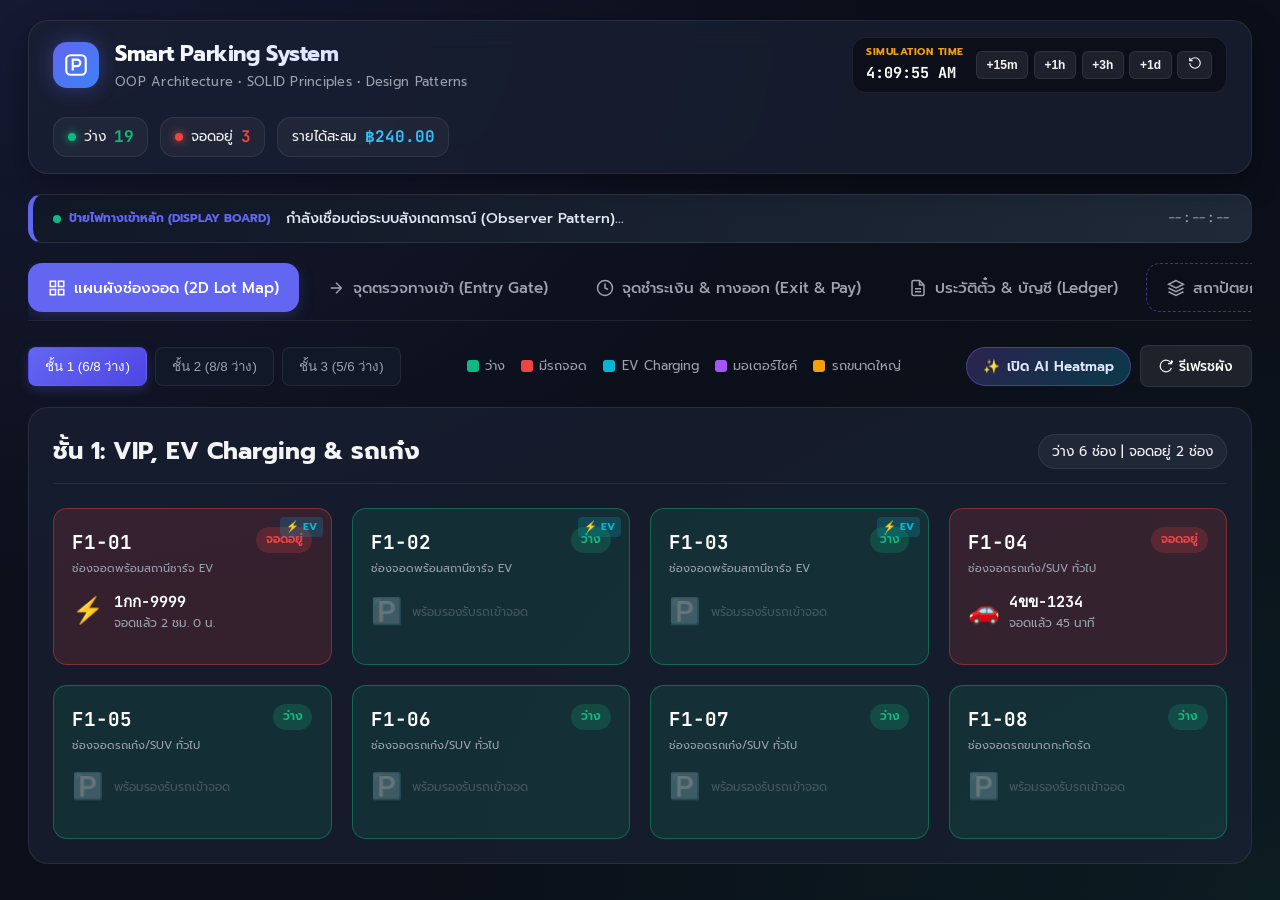
==== web/index.html @ 55e28773 "Add files via upload" ====
<!DOCTYPE html>
<html lang="th">
<head>
    <meta charset="UTF-8">
    <meta name="viewport" content="width=device-width, initial-scale=1.0">
    <title>Smart Parking Management System | OOP Full Stack System</title>
    <meta name="description" content="ระบบบริหารจัดการลานจอดรถอัจฉริยะ พัฒนาด้วยหลักการ Object-Oriented Programming (OOP) และ Design Patterns อย่างเข้มข้น">
    <!-- Google Fonts -->
    <link rel="preconnect" href="https://fonts.googleapis.com">
    <link rel="preconnect" href="https://fonts.gstatic.com" crossorigin>
    <link href="https://fonts.googleapis.com/css2?family=Prompt:wght@300;400;500;600;700&family=JetBrains+Mono:wght@400;600;700&display=swap" rel="stylesheet">
    <link rel="stylesheet" href="css/style.css">
</head>
<body class="dark-theme">
    <!-- Main App Container -->
    <div class="app-layout">
        <!-- Top Navbar -->
        <header class="top-nav">
            <div class="brand-group">
                <div class="brand-icon">
                    <svg viewBox="0 0 24 24" fill="none" stroke="currentColor" stroke-width="2">
                        <rect x="3" y="3" width="18" height="18" rx="4" />
                        <path d="M9 17V7h4a3 3 0 0 1 0 6H9" />
                    </svg>
                </div>
                <div>
                    <h1 class="brand-title">Smart Parking System</h1>
                    <p class="brand-subtitle">OOP Architecture • SOLID Principles • Design Patterns</p>
                </div>
            </div>

            <!-- Simulation Clock Controls -->
            <div class="clock-controller" id="clockController">
                <div class="clock-display">
                    <span class="clock-badge">SIMULATION TIME</span>
                    <span class="clock-time" id="simulatedTimeText">--:--:--</span>
                </div>
                <div class="time-actions">
                    <button class="time-btn" onclick="fastForward(15)" title="เพิ่ม 15 นาที">+15m</button>
                    <button class="time-btn" onclick="fastForward(60)" title="เพิ่ม 1 ชั่วโมง">+1h</button>
                    <button class="time-btn" onclick="fastForward(180)" title="เพิ่ม 3 ชั่วโมง">+3h</button>
                    <button class="time-btn" onclick="fastForward(1440)" title="เพิ่ม 1 วัน">+1d</button>
                    <button class="time-btn btn-reset" onclick="resetSimTime()" title="รีเซ็ตเวลา">
                        <svg width="14" height="14" viewBox="0 0 24 24" fill="none" stroke="currentColor" stroke-width="2"><path d="M3 12a9 9 0 1 0 9-9 9.75 9.75 0 0 0-6.74 2.74L3 8"/><path d="M3 3v5h5"/></svg>
                    </button>
                </div>
            </div>

            <!-- Header Quick Stats -->
            <div class="nav-metrics">
                <div class="metric-pill available">
                    <span class="dot green"></span>
                    <span class="label">ว่าง</span>
                    <strong id="headerAvailCount">0</strong>
                </div>
                <div class="metric-pill occupied">
                    <span class="dot red"></span>
                    <span class="label">จอดอยู่</span>
                    <strong id="headerOccCount">0</strong>
                </div>
                <div class="metric-pill revenue">
                    <span class="label">รายได้สะสม</span>
                    <strong id="headerRevenueText">฿0.00</strong>
                </div>
            </div>
        </header>

        <!-- Live Gate Display Board Banner (Observer Pattern) -->
        <div class="display-board-banner">
            <div class="board-badge">
                <span class="pulse-dot"></span>
                <span>ป้ายไฟทางเข้าหลัก (DISPLAY BOARD)</span>
            </div>
            <div class="board-marquee" id="displayBoardMessage">กำลังเชื่อมต่อระบบสังเกตการณ์ (Observer Pattern)...</div>
            <div class="board-time" id="displayBoardTime">--:--:--</div>
        </div>

        <!-- Navigation Tabs -->
        <nav class="main-tabs">
            <button class="tab-btn active" onclick="switchTab('lot-view')">
                <svg width="18" height="18" viewBox="0 0 24 24" fill="none" stroke="currentColor" stroke-width="2"><rect x="3" y="3" width="7" height="7"/><rect x="14" y="3" width="7" height="7"/><rect x="14" y="14" width="7" height="7"/><rect x="3" y="14" width="7" height="7"/></svg>
                <span>แผนผังช่องจอด (2D Lot Map)</span>
            </button>
            <button class="tab-btn" onclick="switchTab('entry-gate')">
                <svg width="18" height="18" viewBox="0 0 24 24" fill="none" stroke="currentColor" stroke-width="2"><path d="M5 12h14"/><path d="m12 5 7 7-7 7"/></svg>
                <span>จุดตรวจทางเข้า (Entry Gate)</span>
            </button>
            <button class="tab-btn" onclick="switchTab('exit-cashier')">
                <svg width="18" height="18" viewBox="0 0 24 24" fill="none" stroke="currentColor" stroke-width="2"><circle cx="12" cy="12" r="10"/><path d="M12 6v6l4 2"/></svg>
                <span>จุดชำระเงิน & ทางออก (Exit & Pay)</span>
            </button>
            <button class="tab-btn" onclick="switchTab('tickets-history')">
                <svg width="18" height="18" viewBox="0 0 24 24" fill="none" stroke="currentColor" stroke-width="2"><path d="M14 2H6a2 2 0 0 0-2 2v16a2 2 0 0 0 2 2h12a2 2 0 0 0 2-2V8z"/><polyline points="14 2 14 8 20 8"/><line x1="16" y1="13" x2="8" y2="13"/><line x1="16" y1="17" x2="8" y2="17"/></svg>
                <span>ประวัติตั๋ว & บัญชี (Ledger)</span>
            </button>
            <button class="tab-btn highlight-tab" onclick="switchTab('oop-docs')">
                <svg width="18" height="18" viewBox="0 0 24 24" fill="none" stroke="currentColor" stroke-width="2"><polygon points="12 2 2 7 12 12 22 7 12 12 22 7 12 2"/><polyline points="2 17 12 22 22 17"/><polyline points="2 12 12 17 22 12"/></svg>
                <span>สถาปัตยกรรม OOP & SOLID</span>
            </button>
            <button class="tab-btn ai-tab" onclick="switchTab('ai-ops')">
                <svg width="18" height="18" viewBox="0 0 24 24" fill="none" stroke="currentColor" stroke-width="2"><path d="M12 2a4 4 0 0 1 4 4v1a3 3 0 0 1 3 3v2a3 3 0 0 1-3 3v1a4 4 0 0 1-4 4 4 4 0 0 1-4-4v-1a3 3 0 0 1-3-3v-2a3 3 0 0 1 3-3V6a4 4 0 0 1 4-4z"/><circle cx="9" cy="11" r="1"/><circle cx="15" cy="11" r="1"/><path d="M10 16h4"/></svg>
                <span>🤖 ศูนย์ปฏิบัติการ AI & XAI</span>
            </button>
        </nav>

        <!-- Main Content Area -->
        <main class="content-container">

            <!-- TAB 1: 2D Interactive Parking Lot Map -->
            <section id="tab-lot-view" class="tab-content active">
                <div class="lot-controls-bar">
                    <!-- Floor Switcher -->
                    <div class="floor-pills" id="floorPillGroup">
                        <!-- Rendered by JS -->
                    </div>

                    <!-- Legend -->
                    <div class="slot-legend">
                        <div class="legend-item"><span class="legend-color available"></span> ว่าง</div>
                        <div class="legend-item"><span class="legend-color occupied"></span> มีรถจอด</div>
                        <div class="legend-item"><span class="legend-color ev"></span> EV Charging</div>
                        <div class="legend-item"><span class="legend-color moto"></span> มอเตอร์ไซค์</div>
                        <div class="legend-item"><span class="legend-color large"></span> รถขนาดใหญ่</div>
                        <div class="legend-item ai-heat-legend" id="aiHeatLegend" style="display: none;"><span class="legend-color ai-heat"></span> 🔥 จุดหนาแน่น AI</div>
                    </div>

                    <div class="lot-actions-right">
                        <button class="btn-ai-pill" id="btnToggleAiHeatmap" onclick="toggleAiHeatmap()">
                            <span class="ai-sparkle">✨</span>
                            <span id="aiHeatmapBtnText">เปิด AI Heatmap</span>
                        </button>
                        <button class="btn-secondary" onclick="loadParkingLotData()">
                            <svg width="14" height="14" viewBox="0 0 24 24" fill="none" stroke="currentColor" stroke-width="2"><path d="M21.5 2v6h-6M21.34 15.57a10 10 0 1 1-.57-8.38l5.67-5.67"/></svg>
                            รีเฟรชผัง
                        </button>
                    </div>
                </div>

                <!-- Grid of Slots -->
                <div class="lot-grid-wrapper">
                    <div class="floor-header-info">
                        <h2 id="currentFloorTitle">ชั้นที่ 1</h2>
                        <div class="floor-stats-badge" id="currentFloorStats">กำลังโหลด...</div>
                    </div>

                    <div class="slots-grid" id="slotsGrid">
                        <!-- Slots dynamically rendered here -->
                    </div>
                </div>
            </section>

            <!-- TAB 2: Entry Gate (Check-In Terminal) -->
            <section id="tab-entry-gate" class="tab-content">
                <div class="entry-layout">
                    <!-- Check-in Form Card -->
                    <div class="card glass-card">
                        <div class="card-header">
                            <div class="card-title-icon">
                                <svg width="22" height="22" viewBox="0 0 24 24" fill="none" stroke="currentColor" stroke-width="2"><rect x="3" y="3" width="18" height="18" rx="2"/><line x1="12" y1="8" x2="12" y2="16"/><line x1="8" y1="12" x2="16" y2="12"/></svg>
                            </div>
                            <div>
                                <h2>ออกบัตรเข้าจอดรถ (Vehicle Check-In)</h2>
                                <p class="text-muted">ระบบตรวจสอบเงื่อนไข canParkIn() และจัดสรรช่องจอดอัตโนมัติ</p>
                            </div>
                        </div>

                        <!-- AI Computer Vision ANPR Scanner Card -->
                        <div class="ai-anpr-card" id="aiAnprCard">
                            <div class="anpr-header">
                                <div class="anpr-badge">
                                    <span class="pulse-dot-ai"></span>
                                    <span>AI SMART CAMERA (ANPR / LPR)</span>
                                </div>
                                <span class="anpr-fps">4K UHD • 60 FPS</span>
                            </div>
                            <div class="anpr-scanner-viewport" id="anprViewport">
                                <div class="scanner-grid"></div>
                                <div class="scanner-laser" id="scannerLaser"></div>
                                <div class="viewfinder-corner top-left"></div>
                                <div class="viewfinder-corner top-right"></div>
                                <div class="viewfinder-corner bottom-left"></div>
                                <div class="viewfinder-corner bottom-right"></div>
                                <div class="scanner-plate-target" id="anprPlateTarget">
                                    <span class="target-icon">🎯</span>
                                    <span id="anprTargetText">พร้อมสแกนป้ายทะเบียนหน้ารถ</span>
                                </div>
                            </div>
                            <div class="anpr-actions">
                                <button type="button" class="btn-ai-scan" id="btnTriggerAnpr" onclick="triggerAiAnprScan()">
                                    <svg width="18" height="18" viewBox="0 0 24 24" fill="none" stroke="currentColor" stroke-width="2"><path d="M23 19a2 2 0 0 1-2 2H3a2 2 0 0 1-2-2V8a2 2 0 0 1 2-2h4l2-3h6l2 3h4a2 2 0 0 1 2 2z"/><circle cx="12" cy="13" r="4"/></svg>
                                    <span>สแกนป้ายทะเบียน & จำแนกรถด้วย AI</span>
                                </button>
                                <button type="button" class="btn-ghost" onclick="randomizePlate()">สุ่มป้าย</button>
                            </div>
                            <!-- AI Detection Feedback -->
                            <div class="anpr-result-box" id="anprResultBox" style="display: none;">
                                <div class="anpr-result-meta">
                                    <span class="ai-tag">AI Vision Confirmed</span>
                                    <span class="confidence-badge" id="anprConfidenceText">Confidence: 99.2%</span>
                                </div>
                                <div class="anpr-explanation-text" id="anprExplanationText">
                                    โมเดลตรวจจับป้ายทะเบียนและจำแนกประเภทยานพาหนะสำเร็จ
                                </div>
                            </div>
                        </div>

                        <form id="checkInForm" onsubmit="handleCheckIn(event)">
                            <div class="form-group">
                                <label for="licensePlate">เลขทะเบียนรถ <span class="required">*</span></label>
                                <div class="input-with-action">
                                    <input type="text" id="licensePlate" class="form-input" placeholder="เช่น 3กข-9876 กรุงเทพฯ" required maxlength="15" oninput="debounceAiRecommend()">
                                    <button type="button" class="btn-ghost" onclick="randomizePlate()">สุ่มทะเบียน</button>
                                </div>
                            </div>

                            <div class="form-group">
                                <label>ประเภทยานพาหนะ (Vehicle Type) <span class="required">*</span></label>
                                <div class="vehicle-type-selector">
                                    <label class="type-card active">
                                        <input type="radio" name="vType" value="CAR" checked onchange="updateVehicleSelection()">
                                        <span class="type-icon">🚗</span>
                                        <span class="type-name">รถยนต์ทั่วไป</span>
                                        <span class="type-sub">เก๋ง / SUV / Crossover</span>
                                    </label>
                                    <label class="type-card">
                                        <input type="radio" name="vType" value="ELECTRIC_VEHICLE" onchange="updateVehicleSelection()">
                                        <span class="type-icon">⚡</span>
                                        <span class="type-name">รถยนต์ไฟฟ้า (EV)</span>
                                        <span class="type-sub">ต้องการชาร์จไฟ</span>
                                    </label>
                                    <label class="type-card">
                                        <input type="radio" name="vType" value="MOTORCYCLE" onchange="updateVehicleSelection()">
                                        <span class="type-icon">🏍️</span>
                                        <span class="type-name">มอเตอร์ไซค์</span>
                                        <span class="type-sub">บิ๊กไบค์ / สกู๊ตเตอร์</span>
                                    </label>
                                    <label class="type-card">
                                        <input type="radio" name="vType" value="TRUCK" onchange="updateVehicleSelection()">
                                        <span class="type-icon">🚚</span>
                                        <span class="type-name">รถบรรทุก / รถตู้ใหญ่</span>
                                        <span class="type-sub">ช่องจอดขนาดพิเศษ</span>
                                    </label>
                                </div>
                            </div>

                            <div class="form-group" id="evOptionGroup" style="display: none;">
                                <label class="checkbox-container">
                                    <input type="checkbox" id="requiresCharging" checked onchange="requestAiRecommendation()">
                                    <span class="checkmark"></span>
                                    <span>ต้องการเข้าจอดช่องที่มีแท่นชาร์จ EV (EV Charging Station)</span>
                                </label>
                            </div>

                            <!-- Explainable AI (XAI) Smart Slot Recommendation Card -->
                            <div class="ai-rec-box" id="aiRecBox">
                                <div class="ai-rec-header">
                                    <div class="ai-rec-title-group">
                                        <span class="ai-chip">✨ AI OPTIMAL RECOMMENDATION</span>
                                        <span class="match-badge" id="aiMatchScoreBadge">98.5% Match</span>
                                    </div>
                                    <div class="rec-slot-badge" id="aiRecSlotBadge">ช่องแนะนำ: F1-01</div>
                                </div>
                                <div class="ai-rec-reason" id="aiRecReasonText">
                                    กำลังวิเคราะห์ช่องจอดที่เหมาะสมที่สุดด้วย AI Multi-Criteria Optimization...
                                </div>
                                <div class="ai-rec-factors" id="aiRecFactorsList">
                                    <!-- Rendered dynamically -->
                                </div>
                                <div class="ai-rec-impact-row">
                                    <div class="impact-item">
                                        <span class="impact-icon">⚡</span>
                                        <span id="aiEnergyText">ประหยัดพลังงาน: ลดการวนรถในอาคาร</span>
                                    </div>
                                    <div class="impact-item">
                                        <span class="impact-icon">🚦</span>
                                        <span id="aiCongestionText">การจราจร: ลดจุดตัดคอขวด 40%</span>
                                    </div>
                                </div>
                            </div>

                            <!-- Pricing Strategy preview -->
                            <div class="rate-preview-box" id="ratePreviewBox">
                                <div class="rate-preview-header">
                                    <span class="strategy-badge" id="rateStrategyBadge">StandardPricingStrategy</span>
                                    <span class="rate-title" id="rateStrategyTitle">อัตราค่าบริการ</span>
                                </div>
                                <div class="rate-desc" id="rateStrategyDesc">ฟรี 15 นาทีแรก | ชม. แรก 20 บาท | ชม. ถัดไป 30 บาท/ชม.</div>
                            </div>

                            <button type="submit" class="btn-primary btn-block btn-lg" id="btnIssueTicket">
                                <svg width="20" height="20" viewBox="0 0 24 24" fill="none" stroke="currentColor" stroke-width="2"><path d="M5 12h14"/><path d="m12 5 7 7-7 7"/></svg>
                                กดรับบัตรจอดรถ & เปิดไม้กั้น (Issue Ticket)
                            </button>
                        </form>
                    </div>

                    <!-- Gate Animation Visualizer -->
                    <div class="card glass-card gate-monitor-card">
                        <h3>สถานะไม้กั้นทางเข้า (Entry Barrier Gate)</h3>
                        <div class="gate-visualizer">
                            <div class="traffic-light">
                                <div class="light light-red active" id="entryLightRed"></div>
                                <div class="light light-green" id="entryLightGreen"></div>
                            </div>
                            <div class="barrier-post">
                                <div class="barrier-arm" id="entryBarrierArm"></div>
                            </div>
                            <div class="gate-road">
                                <div class="road-car" id="entryAnimatedCar">🚗</div>
                            </div>
                        </div>
                        <div class="gate-status-text" id="entryGateStatusText">ไม้กั้นปิด: รอรถเข้ารับบัตร</div>
                    </div>
                </div>
            </section>

            <!-- TAB 3: Exit Gate & Payment Terminal -->
            <section id="tab-exit-cashier" class="tab-content">
                <div class="cashier-layout">
                    <!-- Search & Fee Preview Card -->
                    <div class="card glass-card">
                        <div class="card-header">
                            <div class="card-title-icon">
                                <svg width="22" height="22" viewBox="0 0 24 24" fill="none" stroke="currentColor" stroke-width="2"><circle cx="11" cy="11" r="8"/><line x1="21" y1="21" x2="16.65" y2="16.65"/></svg>
                            </div>
                            <div>
                                <h2>ค้นหาตั๋ว & คำนวณค่าบริการ (Check-Out)</h2>
                                <p class="text-muted">คำนวณตาม Strategy ประเภทยานพาหนะ และระยะเวลาจอดจริง</p>
                            </div>
                        </div>

                        <div class="search-ticket-bar">
                            <input type="text" id="exitSearchQuery" class="form-input" placeholder="พิมพ์เลขที่ตั๋ว เช่น TKT-... หรือ ป้ายทะเบียน">
                            <button class="btn-primary" onclick="searchTicketForExit()">ค้นหา / สแกนตั๋ว</button>
                            <button class="btn-danger-ghost" onclick="handleLostTicket()" title="กรณีทำบัตรหาย คิดค่าปรับ 300฿">ตั๋วหาย</button>
                        </div>

                        <!-- Active Vehicles Quick Pick -->
                        <div class="quick-pick-section">
                            <span class="text-muted">หรือเลือกรถที่กำลังจอดอยู่:</span>
                            <div class="quick-plate-chips" id="quickActivePlates">
                                <!-- Populated dynamically -->
                            </div>
                        </div>

                        <!-- Fee Calculation Result Container -->
                        <div id="feeResultCard" class="fee-result-panel" style="display: none;">
                            <div class="fee-meta-grid">
                                <div class="meta-item">
                                    <span class="meta-label">เลขที่ตั๋ว</span>
                                    <strong id="feeTicketId" class="mono text-highlight">TKT-XXXX</strong>
                                </div>
                                <div class="meta-item">
                                    <span class="meta-label">ป้ายทะเบียน</span>
                                    <strong id="feePlate">-</strong>
                                </div>
                                <div class="meta-item">
                                    <span class="meta-label">ประเภทรถ</span>
                                    <span id="feeTypeDisplay" class="badge-pill">รถยนต์</span>
                                </div>
                                <div class="meta-item">
                                    <span class="meta-label">ช่องจอด</span>
                                    <strong id="feeSlotNumber" class="mono">F1-01</strong>
                                </div>
                                <div class="meta-item">
                                    <span class="meta-label">เวลาเข้าจอด</span>
                                    <span id="feeEntryTime" class="mono">2026-09-09 10:00</span>
                                </div>
                                <div class="meta-item">
                                    <span class="meta-label">เวลาปัจจุบัน (จำลอง)</span>
                                    <span id="feeCurrentTime" class="mono">2026-09-09 12:30</span>
                                </div>
                                <div class="meta-item">
                                    <span class="meta-label">ระยะเวลาที่จอด</span>
                                    <strong id="feeDuration" class="text-success">2 ชม. 30 นาที</strong>
                                </div>
                                <div class="meta-item">
                                    <span class="meta-label">Pricing Strategy</span>
                                    <span id="feeStrategyName" class="mono-badge">StandardPricingStrategy</span>
                                </div>
                            </div>

                            <div class="fee-amount-hero">
                                <div>
                                    <div class="fee-hero-label">ยอดที่ต้องชำระทั้งสิ้น</div>
                                    <div class="fee-hero-desc" id="feeRateDesc">ชม. แรก 20 บาท | ชม. ถัดไป 30 บาท</div>
                                </div>
                                <div class="fee-hero-number" id="feeAmountHero">฿0.00</div>
                            </div>

                            <!-- Payment Method Tabs -->
                            <div class="payment-methods-selector">
                                <h4>เลือกช่องทางการชำระเงิน (Polymorphic Payment)</h4>
                                <div class="method-buttons">
                                    <button class="pay-method-btn active" id="btnMethodPromptPay" onclick="selectPayMethod('PROMPTPAY')">
                                        <span>📱 PromptPay QR</span>
                                    </button>
                                    <button class="pay-method-btn" id="btnMethodCredit" onclick="selectPayMethod('CREDIT_CARD')">
                                        <span>💳 บัตรเครดิต</span>
                                    </button>
                                    <button class="pay-method-btn" id="btnMethodCash" onclick="selectPayMethod('CASH')">
                                        <span>💵 เงินสด</span>
                                    </button>
                                </div>

                                <!-- PromptPay Detail -->
                                <div id="payDetailsPromptPay" class="pay-detail-box active">
                                    <div class="promptpay-wrapper">
                                        <div class="qr-box">
                                            <div class="qr-mock" id="promptPayQrVisual">
                                                <!-- Dynamic QR representation -->
                                                <svg viewBox="0 0 100 100" class="qr-svg">
                                                    <rect width="100" height="100" fill="#ffffff"/>
                                                    <path d="M10 10h30v30h-30z M15 15h20v20h-20z M20 20h10v10h-10z M60 10h30v30h-30z M65 15h20v20h-20z M70 20h10v10h-10z M10 60h30v30h-30z M15 65h20v20h-20z M20 70h10v10h-10z M45 15h10v10h-10z M45 35h10v10h-10z M45 60h10v10h-10z M60 60h10v10h-10z M80 60h10v10h-10z M70 70h10v20h-10z M60 80h10v10h-10z M80 80h10v10h-10z" fill="#000000"/>
                                                </svg>
                                            </div>
                                            <div class="qr-meta">
                                                <div class="thai-qr-logo">Thai QR Payment</div>
                                                <div class="qr-merchant">ลานจอดรถ Smart Parking Plaza</div>
                                                <div class="qr-amount" id="qrAmountDisplay">฿0.00</div>
                                            </div>
                                        </div>
                                    </div>
                                </div>

                                <!-- Credit Card Detail -->
                                <div id="payDetailsCredit" class="pay-detail-box">
                                    <div class="form-row">
                                        <div class="form-group flex-2">
                                            <label>หมายเลขบัตร (16 หลัก)</label>
                                            <input type="text" id="ccNumber" class="form-input mono" placeholder="4111 2222 3333 4444" value="4111-2222-3333-8888">
                                        </div>
                                        <div class="form-group flex-1">
                                            <label>วันหมดอายุ</label>
                                            <input type="text" id="ccExp" class="form-input mono" placeholder="MM/YY" value="12/28">
                                        </div>
                                    </div>
                                    <div class="form-row">
                                        <div class="form-group flex-2">
                                            <label>ชื่อผู้ถือบัตร</label>
                                            <input type="text" id="ccHolder" class="form-input" placeholder="NAME SURNAME" value="SOMCHAI DEE">
                                        </div>
                                        <div class="form-group flex-1">
                                            <label>CVV</label>
                                            <input type="password" id="ccCvv" class="form-input mono" placeholder="123" value="999" maxlength="3">
                                        </div>
                                    </div>
                                </div>

                                <!-- Cash Detail -->
                                <div id="payDetailsCash" class="pay-detail-box">
                                    <div class="form-group">
                                        <label>จำนวนเงินสดที่รับมา (บาท)</label>
                                        <div class="input-with-action">
                                            <input type="number" id="cashTenderedInput" class="form-input mono" placeholder="0.00" step="10" oninput="calculateChangePreview()">
                                            <button type="button" class="btn-ghost" onclick="tenderExactAmount()">พอดี</button>
                                            <button type="button" class="btn-ghost" onclick="tenderRound(100)">100฿</button>
                                            <button type="button" class="btn-ghost" onclick="tenderRound(500)">500฿</button>
                                        </div>
                                    </div>
                                    <div class="cash-change-preview">
                                        <span>เงินทอนโดยประมาณ:</span>
                                        <strong id="cashChangeDisplay" class="text-success">฿0.00</strong>
                                    </div>
                                </div>

                                <button class="btn-primary btn-block btn-lg" onclick="submitPayment()">
                                    <svg width="20" height="20" viewBox="0 0 24 24" fill="none" stroke="currentColor" stroke-width="2"><path d="M22 11.08V12a10 10 0 1 1-5.93-9.14"/><polyline points="22 4 12 14.01 9 11.01"/></svg>
                                    ยืนยันชำระเงิน & เปิดไม้กั้นทางออก (Process Payment)
                                </button>
                            </div>
                        </div>
                    </div>

                    <!-- Exit Gate Monitor Card -->
                    <div class="card glass-card gate-monitor-card">
                        <h3>สถานะไม้กั้นทางออก (Exit Barrier Gate)</h3>
                        <div class="gate-visualizer">
                            <div class="traffic-light">
                                <div class="light light-red active" id="exitLightRed"></div>
                                <div class="light light-green" id="exitLightGreen"></div>
                            </div>
                            <div class="barrier-post">
                                <div class="barrier-arm" id="exitBarrierArm"></div>
                            </div>
                            <div class="gate-road">
                                <div class="road-car" id="exitAnimatedCar">🚘</div>
                            </div>
                        </div>
                        <div class="gate-status-text" id="exitGateStatusText">ไม้กั้นปิด: รอชำระเงินเพื่อผ่านทาง</div>
                    </div>
                </div>
            </section>

            <!-- TAB 4: Tickets History & Revenue Ledger -->
            <section id="tab-tickets-history" class="tab-content">
                <div class="card glass-card">
                    <div class="card-header">
                        <div>
                            <h2>ประวัติตั๋วจอดรถและรายการธุรกรรม (Ledger)</h2>
                            <p class="text-muted">บันทึกสถานะตั๋ว ACTIVE, PAID, EXITED, LOST ทั้งหมดในระบบ</p>
                        </div>
                        <button class="btn-secondary" onclick="loadTicketsAndPayments()">
                            <svg width="14" height="14" viewBox="0 0 24 24" fill="none" stroke="currentColor" stroke-width="2"><path d="M21.5 2v6h-6M21.34 15.57a10 10 0 1 1-.57-8.38l5.67-5.67"/></svg>
                            รีเฟรชตาราง
                        </button>
                    </div>

                    <div class="table-responsive">
                        <table class="data-table">
                            <thead>
                                <tr>
                                    <th>Ticket ID</th>
                                    <th>ทะเบียนรถ</th>
                                    <th>ประเภทรถ</th>
                                    <th>ชั้น / ช่องจอด</th>
                                    <th>เวลาเข้า</th>
                                    <th>เวลาออก</th>
                                    <th>สถานะ</th>
                                    <th>ค่าบริการ</th>
                                    <th>การจัดการ</th>
                                </tr>
                            </thead>
                            <tbody id="ticketsTableBody">
                                <!-- Populated by JS -->
                            </tbody>
                        </table>
                    </div>
                </div>
            </section>

            <!-- TAB 5: OOP Architecture & SOLID Explorer -->
            <section id="tab-oop-docs" class="tab-content">
                <div class="oop-docs-container">
                    <div class="card glass-card">
                        <div class="card-header">
                            <div>
                                <h2>สถาปัตยกรรมเชิงวัตถุ (OOP Architecture) & SOLID Principles</h2>
                                <p class="text-muted">วิเคราะห์การประยุกต์ใช้แนวคิด OOP และ Design Patterns ในโค้ดจริงของระบบนี้</p>
                            </div>
                        </div>

                        <!-- OOP 4 Pillars Grid -->
                        <div class="pillars-grid">
                            <div class="pillar-card">
                                <div class="pillar-icon">🧩</div>
                                <h3>1. Abstraction</h3>
                                <p>คลาสแม่นามธรรม <code>Vehicle</code> และ <code>Payment</code> กำหนดสัญญา (Contracts) ชัดเจน ซ่อนรายละเอียดการทำงานภายใน เช่น เมธอด <code>canParkIn(Slot slot)</code> และ <code>processPayment()</code></p>
                            </div>
                            <div class="pillar-card">
                                <div class="pillar-icon">🔒</div>
                                <h3>2. Encapsulation</h3>
                                <p>คลาส <code>Slot</code> และ <code>Ticket</code> ซ่อนตัวแปรภายใน (Private fields) ปกป้องความถูกต้องของ State ไม่อนุญาตให้แก้ไขสถานะโดยตรง ต้องผ่านเมธอด เช่น <code>assignVehicle()</code>, <code>release()</code>, <code>markPaid()</code></p>
                            </div>
                            <div class="pillar-card">
                                <div class="pillar-icon">🌲</div>
                                <h3>3. Inheritance</h3>
                                <p>การสืบทอดคุณสมบัติที่สมเหตุสมผล <code>Car</code>, <code>Motorcycle</code>, <code>ElectricVehicle</code>, <code>Truck</code> สืบทอดจาก <code>Vehicle</code> และ <code>PromptPayPayment</code>, <code>CreditCardPayment</code>, <code>CashPayment</code> สืบทอดจาก <code>Payment</code></p>
                            </div>
                            <div class="pillar-card">
                                <div class="pillar-icon">🎭</div>
                                <h3>4. Polymorphism</h3>
                                <p><strong>Double Dispatch</strong>: การให้ <code>slot.canFitVehicle(vehicle)</code> เรียกใช้ <code>vehicle.canParkIn(slot)</code> ซึ่งแต่ละ Subclass ของรถจะใช้อัลกอริทึมตรวจสอบตามขนาดและประเภทของช่องจอดอย่างยืดหยุ่น</p>
                            </div>
                        </div>

                        <!-- Design Patterns Showcase -->
                        <h3 class="mt-4">Design Patterns ที่ใช้ในระบบ</h3>
                        <div class="patterns-grid">
                            <div class="pattern-card">
                                <div class="pattern-tag">Behavioral Pattern</div>
                                <h4>Strategy Pattern (การคำนวณค่าบริการ)</h4>
                                <p>แยกกฎการคำนวณค่าจอด (Pricing Rules) ออกเป็นคลาส Strategy: <code>StandardPricingStrategy</code>, <code>MotorcyclePricingStrategy</code>, <code>EVPricingStrategy</code> และ <code>TruckPricingStrategy</code> ทำให้สามารถเพิ่มโปรโมชันหรือปรับเปลี่ยนราคาได้โดยไม่ต้องแก้ไขคลาส Vehicle (ตามหลัก Open-Closed Principle)</p>
                            </div>
                            <div class="pattern-card">
                                <div class="pattern-tag">Behavioral Pattern</div>
                                <h4>Observer Pattern (ป้ายไฟทางเข้า DisplayBoard)</h4>
                                <p><code>ParkingLot</code> เป็น Subject ที่ถือรายชื่อ <code>ParkingLotObserver</code> เมื่อมีการจอดหรือปลดปล่อยช่องจอด จะแจ้งเตือน <code>DisplayBoard</code> ให้ปรับปรุงจำนวนที่ว่างและข้อความเตือนแบบเรียลไทม์อัตโนมัติ</p>
                            </div>
                            <div class="pattern-card">
                                <div class="pattern-tag">Creational Pattern</div>
                                <h4>Factory Pattern (Vehicle & Slot Creation)</h4>
                                <p><code>VehicleFactory</code> และ <code>SlotFactory</code> ช่วยจัดการการสร้างอินสแตนซ์ของออบเจกต์ตาม Type และ Parameter ที่รับเข้ามา รวมศูนย์ตรรกะการสร้างไว้ที่เดียว</p>
                            </div>
                            <div class="pattern-card">
                                <div class="pattern-tag">Architectural Pattern</div>
                                <h4>Facade & Clean Service Layer</h4>
                                <p><code>ParkingService</code> ทำหน้าที่เป็น Facade รวบรวม Workflow ความสัมพันธ์ระหว่าง Aggregate Root (<code>ParkingLot</code>), Entities (<code>Slot</code>, <code>Ticket</code>), และ Repositories เข้าด้วยกัน</p>
                            </div>
                        </div>
                    </div>
                </div>
            </section>

            <!-- TAB 6: AI Operations & Explainable AI (XAI) Dashboard -->
            <section id="tab-ai-ops" class="tab-content">
                <div class="ai-dashboard-container">
                    <!-- AI Hero Banner -->
                    <div class="card glass-card ai-hero-card">
                        <div class="ai-hero-content">
                            <div class="ai-hero-badge">
                                <span class="pulse-dot-ai"></span>
                                <span>AI NEURAL ENGINE • EXPLAINABLE AI (XAI) ACTIVE</span>
                            </div>
                            <h2>ศูนย์ปฏิบัติการ AI & สถาปัตยกรรม Explainable AI (XAI)</h2>
                            <p class="text-muted">
                                ระบบปัญญาประดิษฐ์อัจฉริยะที่สนับสนุนการทำงานของลานจอดรถครบวงจร พร้อมคำอธิบายเหตุผลของการตัดสินใจทุกขั้นตอนอย่างโปร่งใส ตรวจสอบได้ และสอดคล้องกับหลักการ OOP & Responsible AI
                            </p>
                        </div>
                        <div class="ai-hero-actions">
                            <button class="btn-ai-pill" onclick="loadAiPredictiveData()">
                                <svg width="14" height="14" viewBox="0 0 24 24" fill="none" stroke="currentColor" stroke-width="2"><path d="M21.5 2v6h-6M21.34 15.57a10 10 0 1 1-.57-8.38l5.67-5.67"/></svg>
                                ซิงค์โมเดล AI สด
                            </button>
                        </div>
                    </div>

                    <!-- AI Key Performance Metrics -->
                    <div class="ai-metrics-grid">
                        <div class="ai-metric-card">
                            <div class="ai-metric-icon">🎯</div>
                            <div class="ai-metric-meta">
                                <span class="ai-metric-label">ดัชนีประสิทธิภาพ AI (Efficiency Score)</span>
                                <strong class="ai-metric-val text-highlight" id="aiMetricEfficiency">94.2%</strong>
                                <span class="ai-metric-sub">สูงกว่าการจัดสรรแบบสุ่ม +18.5%</span>
                            </div>
                        </div>
                        <div class="ai-metric-card">
                            <div class="ai-metric-icon">🌱</div>
                            <div class="ai-metric-meta">
                                <span class="ai-metric-label">ลดการปล่อยก๊าซคาร์บอน (CO2 Saved)</span>
                                <strong class="ai-metric-val text-success" id="aiMetricCarbon">5.4 kg</strong>
                                <span class="ai-metric-sub">จากการลดการขับวนหาที่จอด</span>
                            </div>
                        </div>
                        <div class="ai-metric-card">
                            <div class="ai-metric-icon">⚡</div>
                            <div class="ai-metric-meta">
                                <span class="ai-metric-label">ความเร็วประมวลผลการจัดสรร</span>
                                <strong class="ai-metric-val text-cyan">0.08 วินาที</strong>
                                <span class="ai-metric-sub">Multi-Criteria Optimization Matrix</span>
                            </div>
                        </div>
                        <div class="ai-metric-card">
                            <div class="ai-metric-icon">🛡️</div>
                            <div class="ai-metric-meta">
                                <span class="ai-metric-label">ระดับความโปร่งใส (XAI Score)</span>
                                <strong class="ai-metric-val text-purple">100%</strong>
                                <span class="ai-metric-sub">ตรวจสอบได้ทุก Factor ไร้ Black-box</span>
                            </div>
                        </div>
                    </div>

                    <!-- Row 2: Predictive Occupancy & Dynamic Pricing -->
                    <div class="ai-two-col-grid">
                        <!-- 24-Hour Traffic Curve Forecast -->
                        <div class="card glass-card">
                            <div class="card-header">
                                <div>
                                    <h3>พยากรณ์ความหนาแน่น 24 ชั่วโมง & Dynamic Pricing</h3>
                                    <p class="text-muted">AI คาดการณ์ความต้องการเข้าจอดตามช่วงเวลาจำลอง</p>
                                </div>
                                <span class="status-tag active" id="aiCurrentTrafficStatus">ปกติ (Steady State)</span>
                            </div>

                            <div class="dynamic-price-box">
                                <div class="price-advice-header">
                                    <span class="badge-pill">คำแนะนำกลยุทธ์ราคา AI</span>
                                    <strong id="aiSurgeMultiplierText" class="text-highlight">ตัวคูณอัตรา: 1.0x (Standard)</strong>
                                </div>
                                <div class="price-advice-desc" id="aiDynamicPricingAdvice">
                                    อัตรามาตรฐานตาม Pricing Strategy ประจำประเภทรถ
                                </div>
                                <div class="price-advice-xai">
                                    <span class="xai-chip">เหตุผล AI:</span>
                                    <span id="aiPredictorXaiText">อัตราการเข้าและออกอยู่ในจุดสมดุล ระบบทำงานราบรื่น</span>
                                </div>
                            </div>

                            <!-- Forecast Bar Visualization -->
                            <div class="forecast-bars-container" id="aiForecastBarsContainer">
                                <!-- Rendered dynamically -->
                            </div>
                        </div>

                        <!-- AI Executive Insights -->
                        <div class="card glass-card">
                            <div class="card-header">
                                <div>
                                    <h3>บทวิเคราะห์เชิงกลยุทธ์สำหรับผู้บริหาร (Executive Insights)</h3>
                                    <p class="text-muted">คำแนะนำอัตโนมัติจากการประมวลผล Big Data ในระบบ</p>
                                </div>
                            </div>

                            <div class="ai-exec-summary-box" id="aiExecutiveSummaryText">
                                ภาพรวมลานจอดรถทำงานอยู่ในเกณฑ์ดีเยี่ยม (Efficiency 94.2%) การจัดสรรด้วย AI ช่วยลดเวลาการวนรถหาที่จอดลง 65% เมื่อเทียบกับการจอดแบบสุ่ม
                            </div>

                            <div class="ai-recommendations-list" id="aiExecRecommendationsList">
                                <!-- Rendered dynamically -->
                            </div>
                        </div>
                    </div>

                    <!-- Row 3: Explainable AI (XAI) Model Card & Architecture -->
                    <div class="card glass-card mt-4">
                        <div class="card-header">
                            <div>
                                <h3>โมเดลการทำงานและสถาปัตยกรรม Explainable AI (XAI) ในระบบนี้</h3>
                                <p class="text-muted">หลักการเบื้องหลังที่ทำให้ AI ของระบบนี้โปร่งใส ปลอดภัย และเชื่อมต่อกับ OOP ได้อย่างสมบูรณ์แบบ</p>
                            </div>
                        </div>

                        <div class="xai-pillars-grid">
                            <div class="xai-card">
                                <div class="xai-badge">โมดูลที่ 1</div>
                                <h4>Multi-Criteria Heuristic Matrix (การคัดสรรช่องจอด)</h4>
                                <p>แทนที่จะใช้ Neural Network ที่เป็น Black-box ซึ่งตัดสินใจโดยไม่มีเหตุผลชัดเจน ระบบใช้ Multi-Criteria Decision Analysis (MCDA) คำนวณคะแนนตาม 4 มิติ:</p>
                                <ul class="xai-list">
                                    <li><strong>Vehicle Dimension Fitting (30%):</strong> รถขนาดไหนควรลงช่องขนาดนั้น ไม่แย่งช่องรถใหญ่</li>
                                    <li><strong>EV Charge Preservation (35%):</strong> สงวนจุดชาร์จ EV ให้รถที่จำเป็นจริง</li>
                                    <li><strong>Proximity & Walking Distance (20%):</strong> ระยะทางเดินถึงลิฟต์และประตูทางออก</li>
                                    <li><strong>Floor Congestion Load Balancing (15%):</strong> กระจายรถขึ้นชั้น 2-3 เมื่อชั้น 1 หนาแน่นเกิน 75%</li>
                                </ul>
                            </div>

                            <div class="xai-card">
                                <div class="xai-badge">โมดูลที่ 2</div>
                                <h4>Computer Vision & ANPR Simulation (การตรวจจับป้ายทะเบียน)</h4>
                                <p>จำลองการทำงานของ Edge Vision Camera:</p>
                                <ul class="xai-list">
                                    <li><strong>Plate Localization:</strong> ตรวจจับพิกัดสี่เหลี่ยมผืนผ้าของแผ่นป้ายทะเบียนไทย</li>
                                    <li><strong>OCR Character Extraction:</strong> สกัดตัวอักษรและตัวเลขพร้อม Confidence Score (>98%)</li>
                                    <li><strong>Visual Chassis Classifier:</strong> สังเกตรูปร่างทรงรถ (2 ล้อ = มอเตอร์ไซค์, มีพอร์ตชาร์จไฟ = EV, ตัวถังสูงเกิน 2.2m = รถบรรทุก)</li>
                                </ul>
                            </div>

                            <div class="xai-card">
                                <div class="xai-badge">โมดูลที่ 3</div>
                                <h4>OOP & SOLID Integration (ความสอดคล้องกับสถาปัตยกรรมระบบ)</h4>
                                <p>AI ไม่ได้ถูกเขียนแยกเป็นส่วนแปลกปลอม แต่ถูกออกแบบให้เข้ากับหลัก OOP อย่างเคร่งครัด:</p>
                                <ul class="xai-list">
                                    <li><strong>Single Responsibility:</strong> <code>AIParkingService</code> มีหน้าที่วิเคราะห์และให้คำแนะนำเท่านั้น ไม่ยุ่งเกี่ยวกับการบันทึกเงินหรือเปลี่ยน Invariant ใน Entity</li>
                                    <li><strong>Open-Closed:</strong> สามารถสลับโมเดล AI หรือเพิ่มเกณฑ์การให้คะแนนใหม่ได้โดยไม่ต้องแก้ไข <code>ParkingLot</code> หรือ <code>Slot</code></li>
                                    <li><strong>High Cohesion:</strong> ผลลัพธ์ส่งออกในรูป <code>AIRecommendation</code> ที่เก็บทั้งผลลัพธ์และคำอธิบาย XAI ไว้อย่างครบถ้วน</li>
                                </ul>
                            </div>
                        </div>
                    </div>

                    <!-- Row 4: AI Copilot Interactive Console -->
                    <div class="card glass-card mt-4">
                        <div class="card-header">
                            <div>
                                <h3>AI Copilot Interactive Console (ผู้ช่วยอัจฉริยะ)</h3>
                                <p class="text-muted">สอบถามสถานะ คำแนะนำเชิงลึก หรือข้อมูลสถาปัตยกรรมระบบได้แบบเรียลไทม์</p>
                            </div>
                        </div>

                        <div class="copilot-console-layout">
                            <!-- Quick Prompts Chips -->
                            <div class="copilot-prompts-bar">
                                <span class="text-muted" style="font-size: 0.85rem;">คำถามแนะนำ:</span>
                                <button class="chip-prompt" onclick="sendQuickCopilotPrompt('มีที่จอดว่างชั้นไหนบ้าง?')">มีที่จอดว่างชั้นไหนบ้าง?</button>
                                <button class="chip-prompt" onclick="sendQuickCopilotPrompt('รายได้สะสมของระบบขณะนี้เท่าไหร่?')">รายได้สะสมเท่าไหร่?</button>
                                <button class="chip-prompt" onclick="sendQuickCopilotPrompt('จุดชาร์จ EV มีเงื่อนไขการใช้งานอย่างไร?')">เงื่อนไขจุดชาร์จ EV</button>
                                <button class="chip-prompt" onclick="sendQuickCopilotPrompt('อัตราค่าบริการคิดอย่างไรตาม Strategy?')">กลยุทธ์คิดเงิน</button>
                                <button class="chip-prompt" onclick="sendQuickCopilotPrompt('อธิบายหลักการ OOP ของระบบนี้')">อธิบายหลักการ OOP</button>
                            </div>

                            <!-- Chat Messages Log -->
                            <div class="copilot-chat-log" id="aiCopilotChatLog">
                                <div class="chat-bubble ai">
                                    <div class="bubble-header">
                                        <span class="bubble-author">🤖 AI Smart Parking Copilot</span>
                                        <span class="bubble-time">เมื่อสักครู่</span>
                                    </div>
                                    <div class="bubble-content">
                                        สวัสดีครับ! ผมคือ AI Copilot ผู้ช่วยประจำระบบบริหารลานจอดรถอัจฉริยะ สามารถสอบถามข้อมูลสถานะช่องจอดสด, สถิติรายได้, พยากรณ์ความหนาแน่น หรือคำอธิบายเชิงสถาปัตยกรรม OOP ได้ทันทีครับ
                                    </div>
                                </div>
                            </div>

                            <!-- Chat Input Box -->
                            <div class="copilot-input-group">
                                <input type="text" id="copilotInputText" class="form-input" placeholder="พิมพ์คำถามที่ต้องการ เช่น 'ชั้น 1 ว่างกี่ช่อง', 'ทำไมถึงแนะนำช่องนี้'..." onkeypress="handleCopilotKeyPress(event)">
                                <button class="btn-primary" onclick="submitCopilotChat()">
                                    <svg width="18" height="18" viewBox="0 0 24 24" fill="none" stroke="currentColor" stroke-width="2"><line x1="22" y1="2" x2="11" y2="13"/><polygon points="22 2 15 22 11 13 2 9 22 2"/></svg>
                                    <span>ส่งคำถาม</span>
                                </button>
                            </div>
                        </div>
                    </div>
                </div>
            </section>

        </main>
    </div>

    <!-- Ticket Issued Modal -->
    <div class="modal-overlay" id="ticketModalOverlay">
        <div class="ticket-modal">
            <button class="modal-close-btn" onclick="closeModal('ticketModalOverlay')">&times;</button>
            <div class="ticket-printable" id="printableTicket">
                <div class="ticket-brand">SMART PARKING PLAZA</div>
                <div class="ticket-subtitle">PARKING TICKET • บัตรจอดรถ</div>
                <div class="ticket-divider-dash"></div>
                
                <div class="ticket-row">
                    <span>เลขที่ตั๋ว:</span>
                    <strong id="modalTicketId" class="mono text-highlight">TKT-0000</strong>
                </div>
                <div class="ticket-row">
                    <span>ทะเบียนรถ:</span>
                    <strong id="modalPlate">กก-1234</strong>
                </div>
                <div class="ticket-row">
                    <span>ประเภทรถ:</span>
                    <span id="modalType">รถยนต์ทั่วไป</span>
                </div>
                <div class="ticket-row">
                    <span>ช่องจอดแนะนำ:</span>
                    <strong id="modalSlot" class="slot-badge">F1-01</strong>
                </div>
                <div class="ticket-row">
                    <span>เวลาเข้าจอด:</span>
                    <span id="modalEntryTime" class="mono">2026-09-09 10:00:00</span>
                </div>
                
                <div class="ticket-divider-dash"></div>
                <div class="ticket-rate-box">
                    <div class="ticket-rate-title" id="modalRateName">Standard Rate</div>
                    <div class="ticket-rate-desc" id="modalRateDesc">ฟรี 15 นาทีแรก</div>
                </div>

                <div class="barcode-visual">
                    <div class="barcode-lines"></div>
                    <div class="barcode-text" id="modalBarcodeText">TKT-XXXX-XXXX</div>
                </div>
                <div class="ticket-footer-text">
                    * โปรดเก็บตั๋วนี้ไว้เพื่อใช้ชำระเงินที่จุดตรวจทางออก *<br>
                    กรณีตั๋วสูญหายมีค่าปรับ 300 บาท
                </div>
            </div>
            <div class="modal-actions">
                <button class="btn-secondary" onclick="window.print()">
                    <svg width="16" height="16" viewBox="0 0 24 24" fill="none" stroke="currentColor" stroke-width="2"><polyline points="6 9 6 2 18 2 18 9"/><path d="M6 18H4a2 2 0 0 1-2-2v-5a2 2 0 0 1 2-2h16a2 2 0 0 1 2 2v5a2 2 0 0 1-2 2h-2"/><rect x="6" y="14" width="12" height="8"/></svg>
                    พิมพ์ตั๋ว
                </button>
                <button class="btn-primary" onclick="closeModal('ticketModalOverlay')">เข้าใจแล้ว / ปิด</button>
            </div>
        </div>
    </div>

    <!-- Payment Receipt Modal -->
    <div class="modal-overlay" id="receiptModalOverlay">
        <div class="ticket-modal">
            <button class="modal-close-btn" onclick="closeModal('receiptModalOverlay')">&times;</button>
            <div class="ticket-printable" id="printableReceipt">
                <div class="receipt-check-icon">✓</div>
                <div class="ticket-brand">PAYMENT RECEIPT</div>
                <div class="ticket-subtitle">ใบเสร็จรับเงินค่าบริการจอดรถ</div>
                <div class="ticket-divider-dash"></div>
                
                <div class="ticket-row">
                    <span>เลขที่ใบเสร็จ:</span>
                    <strong id="rcpPaymentId" class="mono">PAY-0000</strong>
                </div>
                <div class="ticket-row">
                    <span>เลขอ้างอิงธุรกรรม:</span>
                    <strong id="rcpRef" class="mono text-highlight">-</strong>
                </div>
                <div class="ticket-row">
                    <span>เลขที่ตั๋ว:</span>
                    <span id="rcpTicketId" class="mono">-</span>
                </div>
                <div class="ticket-row">
                    <span>ทะเบียนรถ:</span>
                    <strong id="rcpPlate">-</strong>
                </div>
                <div class="ticket-row">
                    <span>ช่องทางชำระ:</span>
                    <span id="rcpMethod" class="badge-pill">PromptPay</span>
                </div>
                <div class="ticket-row">
                    <span>เวลาทำรายการ:</span>
                    <span id="rcpTime" class="mono">-</span>
                </div>
                
                <div class="ticket-divider-dash"></div>
                
                <div class="ticket-row amount-total-row">
                    <span>ยอดชำระสุทธิ:</span>
                    <strong id="rcpAmount" class="text-success text-lg">฿0.00</strong>
                </div>
                <div id="rcpCashDetailsRow" class="ticket-row text-muted" style="display: none;">
                    <span>รับเงินมา: <span id="rcpCashTendered">฿0.00</span></span>
                    <span>เงินทอน: <span id="rcpChange">฿0.00</span></span>
                </div>

                <div class="ticket-footer-text mt-3">
                    ไม้กั้นทางออกเปิดแล้ว ขอบคุณที่ใช้บริการ<br>
                    ขอให้เดินทางโดยสวัสดิภาพ
                </div>
            </div>
            <div class="modal-actions">
                <button class="btn-primary btn-block" onclick="finishPaymentAndOpenExitGate()">
                    เปิดไม้กั้น & เดินทางออก (Open Exit Gate)
                </button>
            </div>
        </div>
    </div>

    <!-- Slot Details Quick Modal -->
    <div class="modal-overlay" id="slotDetailModalOverlay">
        <div class="ticket-modal slot-detail-modal">
            <button class="modal-close-btn" onclick="closeModal('slotDetailModalOverlay')">&times;</button>
            <div class="card-header">
                <h2 id="slotModalNumber">F1-01</h2>
                <span id="slotModalStatusBadge" class="status-badge available">ว่าง</span>
            </div>
            <div class="slot-detail-body" id="slotModalBody">
                <!-- Injected via JS -->
            </div>
        </div>
    <!-- Floating AI Copilot Launcher Button -->
    <div class="floating-ai-launcher" id="floatingAiLauncher" onclick="toggleFloatingCopilot()" title="เปิด AI ผู้ช่วยอัจฉริยะ">
        <div class="ai-launcher-icon">
            <span class="ai-sparkle">✨</span>
            <span class="ai-robot-face">🤖</span>
        </div>
        <span class="ai-launcher-text">ถาม AI ผู้ช่วย</span>
    </div>

    <!-- Floating AI Copilot Window -->
    <div class="floating-copilot-window" id="floatingCopilotWindow">
        <div class="copilot-window-header">
            <div class="copilot-header-brand">
                <span class="pulse-dot-ai"></span>
                <strong>AI Smart Copilot</strong>
                <span class="copilot-model-tag">OOP Grounded</span>
            </div>
            <button class="copilot-close-btn" onclick="toggleFloatingCopilot()">&times;</button>
        </div>
        <div class="floating-chat-log" id="floatingChatLog">
            <div class="chat-bubble ai">
                <div class="bubble-header">
                    <span class="bubble-author">🤖 AI Assistant</span>
                    <span class="bubble-time">สด</span>
                </div>
                <div class="bubble-content">
                    สวัสดีครับ! ผมคือ AI ประจำลานจอดรถ มีคำถามเรื่องที่จอดว่าง รายได้ หรือการคำนวณค่าจอด ถามผมได้เลยครับ!
                </div>
            </div>
        </div>
        <div class="floating-quick-chips">
            <button onclick="sendFloatingPrompt('ที่จอดชั้นไหนว่างสุด?')">ชั้นไหนว่างสุด?</button>
            <button onclick="sendFloatingPrompt('รายได้สะสมตอนนี้?')">รายได้ตอนนี้?</button>
            <button onclick="sendFloatingPrompt('จุดชาร์จ EV ว่างไหม?')">จุดชาร์จ EV?</button>
        </div>
        <div class="floating-input-row">
            <input type="text" id="floatingCopilotInput" placeholder="ถาม AI ได้ที่นี่..." onkeypress="handleFloatingCopilotKeyPress(event)">
            <button class="btn-primary" onclick="submitFloatingCopilotChat()">ส่ง</button>
        </div>
    </div>

    <script src="js/app.js"></script>
</body>
</html>
---- web/css/style.css ----
:root {
    --bg-primary: #0b0f19;
    --bg-secondary: #111827;
    --bg-card: rgba(26, 34, 52, 0.7);
    --bg-card-hover: rgba(36, 48, 74, 0.85);
    --border-color: rgba(255, 255, 255, 0.08);
    --border-focus: rgba(99, 102, 241, 0.5);
    
    --text-main: #f3f4f6;
    --text-muted: #9ca3af;
    --text-highlight: #818cf8;
    
    --accent-primary: #6366f1;
    --accent-primary-hover: #4f46e5;
    --accent-glow: rgba(99, 102, 241, 0.25);
    
    --color-available: #10b981;
    --color-available-bg: rgba(16, 185, 129, 0.12);
    --color-available-border: rgba(16, 185, 129, 0.4);
    
    --color-occupied: #ef4444;
    --color-occupied-bg: rgba(239, 68, 68, 0.15);
    --color-occupied-border: rgba(239, 68, 68, 0.4);
    
    --color-ev: #06b6d4;
    --color-ev-bg: rgba(6, 182, 212, 0.15);
    --color-ev-border: rgba(6, 182, 212, 0.5);
    
    --color-moto: #a855f7;
    --color-large: #f59e0b;
    
    --radius-sm: 8px;
    --radius-md: 14px;
    --radius-lg: 20px;
    
    --font-main: 'Prompt', -apple-system, BlinkMacSystemFont, sans-serif;
    --font-mono: 'JetBrains Mono', monospace;
    
    --transition-fast: 0.2s cubic-bezier(0.4, 0, 0.2, 1);
    --transition-smooth: 0.35s cubic-bezier(0.4, 0, 0.2, 1);
}

* {
    box-sizing: border-box;
    margin: 0;
    padding: 0;
}

body {
    background-color: var(--bg-primary);
    color: var(--text-main);
    font-family: var(--font-main);
    line-height: 1.6;
    min-height: 100vh;
    overflow-x: hidden;
    background-image: 
        radial-gradient(at 0% 0%, rgba(99, 102, 241, 0.12) 0px, transparent 50%),
        radial-gradient(at 100% 100%, rgba(16, 185, 129, 0.08) 0px, transparent 50%);
}

/* Layout */
.app-layout {
    max-width: 1440px;
    margin: 0 auto;
    padding: 1.25rem 1.75rem;
}

/* Top Nav */
.top-nav {
    display: flex;
    justify-content: space-between;
    align-items: center;
    gap: 1.5rem;
    padding: 1rem 1.5rem;
    background: var(--bg-card);
    backdrop-filter: blur(16px);
    -webkit-backdrop-filter: blur(16px);
    border: 1px solid var(--border-color);
    border-radius: var(--radius-lg);
    box-shadow: 0 10px 30px rgba(0, 0, 0, 0.35);
    margin-bottom: 1.25rem;
    flex-wrap: wrap;
}

.brand-group {
    display: flex;
    align-items: center;
    gap: 1rem;
}

.brand-icon {
    width: 46px;
    height: 46px;
    background: linear-gradient(135deg, #6366f1, #3b82f6);
    border-radius: var(--radius-md);
    display: flex;
    align-items: center;
    justify-content: center;
    color: #fff;
    box-shadow: 0 0 20px rgba(99, 102, 241, 0.4);
}

.brand-icon svg {
    width: 26px;
    height: 26px;
}

.brand-title {
    font-size: 1.35rem;
    font-weight: 700;
    letter-spacing: -0.02em;
    background: linear-gradient(90deg, #fff, #c7d2fe);
    -webkit-background-clip: text;
    -webkit-text-fill-color: transparent;
}

.brand-subtitle {
    font-size: 0.8rem;
    color: var(--text-muted);
    letter-spacing: 0.02em;
}

/* Clock Controller */
.clock-controller {
    display: flex;
    align-items: center;
    gap: 0.75rem;
    background: rgba(0, 0, 0, 0.4);
    padding: 0.4rem 0.85rem;
    border-radius: var(--radius-md);
    border: 1px solid rgba(255, 255, 255, 0.07);
}

.clock-display {
    display: flex;
    flex-direction: column;
}

.clock-badge {
    font-size: 0.65rem;
    font-weight: 700;
    color: #f59e0b;
    letter-spacing: 0.05em;
}

.clock-time {
    font-family: var(--font-mono);
    font-size: 0.95rem;
    font-weight: 700;
    color: #fff;
}

.time-actions {
    display: flex;
    gap: 0.35rem;
}

.time-btn {
    background: rgba(255, 255, 255, 0.08);
    border: 1px solid var(--border-color);
    color: var(--text-main);
    padding: 0.3rem 0.6rem;
    border-radius: 6px;
    font-size: 0.75rem;
    font-weight: 600;
    cursor: pointer;
    transition: var(--transition-fast);
}

.time-btn:hover {
    background: var(--accent-primary);
    color: #fff;
    transform: translateY(-1px);
}

.time-btn.btn-reset:hover {
    background: #ef4444;
}

/* Nav Metrics */
.nav-metrics {
    display: flex;
    gap: 0.75rem;
}

.metric-pill {
    display: flex;
    align-items: center;
    gap: 0.5rem;
    background: rgba(255, 255, 255, 0.04);
    padding: 0.4rem 0.85rem;
    border-radius: var(--radius-md);
    border: 1px solid var(--border-color);
    font-size: 0.85rem;
}

.metric-pill strong {
    font-family: var(--font-mono);
    font-size: 1rem;
}

.metric-pill.available strong { color: var(--color-available); }
.metric-pill.occupied strong { color: var(--color-occupied); }
.metric-pill.revenue strong { color: #38bdf8; }

.dot {
    width: 8px;
    height: 8px;
    border-radius: 50%;
}
.dot.green { background: var(--color-available); box-shadow: 0 0 8px var(--color-available); }
.dot.red { background: var(--color-occupied); box-shadow: 0 0 8px var(--color-occupied); }

/* Display Board Banner (Observer Pattern UI) */
.display-board-banner {
    display: flex;
    align-items: center;
    justify-content: space-between;
    background: linear-gradient(90deg, #111827, #1f2937);
    border: 1px solid rgba(255, 255, 255, 0.1);
    border-left: 5px solid var(--accent-primary);
    padding: 0.75rem 1.25rem;
    border-radius: var(--radius-md);
    margin-bottom: 1.25rem;
    font-size: 0.9rem;
    gap: 1rem;
}

.board-badge {
    display: flex;
    align-items: center;
    gap: 0.5rem;
    font-weight: 700;
    font-size: 0.75rem;
    color: var(--accent-primary);
    white-space: nowrap;
}

.pulse-dot {
    width: 8px;
    height: 8px;
    background: #10b981;
    border-radius: 50%;
    animation: pulse 1.8s infinite;
}

@keyframes pulse {
    0% { transform: scale(0.9); box-shadow: 0 0 0 0 rgba(16, 185, 129, 0.7); }
    70% { transform: scale(1.1); box-shadow: 0 0 0 8px rgba(16, 185, 129, 0); }
    100% { transform: scale(0.9); box-shadow: 0 0 0 0 rgba(16, 185, 129, 0); }
}

.board-marquee {
    color: #e2e8f0;
    font-weight: 500;
    flex: 1;
}

.board-time {
    font-family: var(--font-mono);
    color: var(--text-muted);
    font-size: 0.8rem;
}

/* Tabs */
.main-tabs {
    display: flex;
    gap: 0.5rem;
    margin-bottom: 1.5rem;
    border-bottom: 1px solid var(--border-color);
    padding-bottom: 0.5rem;
    overflow-x: auto;
}

.tab-btn {
    display: flex;
    align-items: center;
    gap: 0.5rem;
    background: transparent;
    border: none;
    color: var(--text-muted);
    padding: 0.75rem 1.25rem;
    font-family: var(--font-main);
    font-size: 0.95rem;
    font-weight: 500;
    border-radius: var(--radius-md);
    cursor: pointer;
    transition: var(--transition-fast);
    white-space: nowrap;
}

.tab-btn:hover {
    color: #fff;
    background: rgba(255, 255, 255, 0.05);
}

.tab-btn.active {
    color: #fff;
    background: var(--accent-primary);
    box-shadow: 0 4px 15px var(--accent-glow);
}

.tab-btn.highlight-tab {
    border: 1px dashed rgba(99, 102, 241, 0.5);
}

/* Content Container */
.content-container {
    margin-top: 0.5rem;
}

.tab-content {
    display: none;
    animation: fadeIn 0.3s ease;
}

.tab-content.active {
    display: block;
}

@keyframes fadeIn {
    from { opacity: 0; transform: translateY(6px); }
    to { opacity: 1; transform: translateY(0); }
}

/* Glass Card */
.card {
    background: var(--bg-card);
    backdrop-filter: blur(14px);
    -webkit-backdrop-filter: blur(14px);
    border: 1px solid var(--border-color);
    border-radius: var(--radius-lg);
    padding: 1.75rem;
    box-shadow: 0 8px 32px rgba(0, 0, 0, 0.25);
}

.card-header {
    display: flex;
    align-items: center;
    gap: 1rem;
    margin-bottom: 1.5rem;
}

.card-title-icon {
    width: 42px;
    height: 42px;
    background: rgba(99, 102, 241, 0.15);
    color: var(--accent-primary);
    border-radius: var(--radius-sm);
    display: flex;
    align-items: center;
    justify-content: center;
}

.card h2 {
    font-size: 1.25rem;
    font-weight: 600;
}

.text-muted {
    color: var(--text-muted);
    font-size: 0.85rem;
}

/* Lot View */
.lot-controls-bar {
    display: flex;
    justify-content: space-between;
    align-items: center;
    flex-wrap: wrap;
    gap: 1rem;
    margin-bottom: 1.25rem;
}

.floor-pills {
    display: flex;
    gap: 0.5rem;
}

.floor-btn {
    background: var(--bg-secondary);
    border: 1px solid var(--border-color);
    color: var(--text-muted);
    padding: 0.5rem 1rem;
    border-radius: var(--radius-sm);
    cursor: pointer;
    font-weight: 500;
    transition: var(--transition-fast);
}

.floor-btn:hover {
    color: #fff;
    background: rgba(255, 255, 255, 0.08);
}

.floor-btn.active {
    background: linear-gradient(135deg, #6366f1, #4f46e5);
    color: #fff;
    border-color: transparent;
    box-shadow: 0 4px 12px var(--accent-glow);
}

.slot-legend {
    display: flex;
    align-items: center;
    gap: 1rem;
    font-size: 0.8rem;
    color: var(--text-muted);
    flex-wrap: wrap;
}

.legend-item {
    display: flex;
    align-items: center;
    gap: 0.4rem;
}

.legend-color {
    width: 12px;
    height: 12px;
    border-radius: 3px;
}

.legend-color.available { background: var(--color-available); }
.legend-color.occupied { background: var(--color-occupied); }
.legend-color.ev { background: var(--color-ev); }
.legend-color.moto { background: var(--color-moto); }
.legend-color.large { background: var(--color-large); }

.lot-grid-wrapper {
    background: var(--bg-card);
    border: 1px solid var(--border-color);
    border-radius: var(--radius-lg);
    padding: 1.5rem;
}

.floor-header-info {
    display: flex;
    justify-content: space-between;
    align-items: center;
    margin-bottom: 1.5rem;
    padding-bottom: 0.75rem;
    border-bottom: 1px solid var(--border-color);
}

.floor-stats-badge {
    font-size: 0.85rem;
    background: rgba(255, 255, 255, 0.05);
    padding: 0.35rem 0.8rem;
    border-radius: 20px;
    border: 1px solid var(--border-color);
}

/* Slots Grid */
.slots-grid {
    display: grid;
    grid-template-columns: repeat(auto-fill, minmax(220px, 1fr));
    gap: 1.25rem;
}

.slot-card {
    position: relative;
    background: rgba(17, 24, 39, 0.6);
    border: 1.5px solid var(--border-color);
    border-radius: var(--radius-md);
    padding: 1.15rem;
    cursor: pointer;
    transition: var(--transition-smooth);
    display: flex;
    flex-direction: column;
    justify-content: space-between;
    min-height: 140px;
    overflow: hidden;
}

.slot-card:hover {
    transform: translateY(-4px);
    box-shadow: 0 12px 24px rgba(0, 0, 0, 0.4);
    border-color: var(--border-focus);
}

.slot-card.available {
    border-color: var(--color-available-border);
    background: var(--color-available-bg);
}

.slot-card.occupied {
    border-color: var(--color-occupied-border);
    background: var(--color-occupied-bg);
}

.slot-card.ev-charger::after {
    content: "⚡ EV";
    position: absolute;
    top: 8px;
    right: 8px;
    font-size: 0.65rem;
    font-weight: 700;
    color: var(--color-ev);
    background: rgba(6, 182, 212, 0.2);
    padding: 2px 6px;
    border-radius: 4px;
}

.slot-card-header {
    display: flex;
    justify-content: space-between;
    align-items: flex-start;
}

.slot-number {
    font-family: var(--font-mono);
    font-size: 1.2rem;
    font-weight: 700;
    color: #fff;
}

.slot-type-tag {
    font-size: 0.7rem;
    color: var(--text-muted);
    margin-top: 2px;
}

.slot-car-preview {
    margin: 0.75rem 0;
    display: flex;
    align-items: center;
    gap: 0.6rem;
}

.slot-car-icon {
    font-size: 1.6rem;
}

.slot-plate-text {
    font-family: var(--font-mono);
    font-weight: 700;
    font-size: 0.95rem;
    color: #fff;
}

.slot-duration-text {
    font-size: 0.75rem;
    color: var(--text-muted);
}

.slot-status-badge {
    font-size: 0.75rem;
    font-weight: 600;
    padding: 0.2rem 0.6rem;
    border-radius: 20px;
    align-self: flex-start;
}

.slot-status-badge.available {
    color: var(--color-available);
    background: rgba(16, 185, 129, 0.2);
}

.slot-status-badge.occupied {
    color: var(--color-occupied);
    background: rgba(239, 68, 68, 0.2);
}

/* Forms & Inputs */
.form-group {
    margin-bottom: 1.25rem;
}

.form-group label {
    display: block;
    font-size: 0.85rem;
    font-weight: 500;
    margin-bottom: 0.4rem;
    color: #d1d5db;
}

.required {
    color: #ef4444;
}

.form-input {
    width: 100%;
    background: rgba(0, 0, 0, 0.35);
    border: 1px solid var(--border-color);
    border-radius: var(--radius-sm);
    color: #fff;
    padding: 0.75rem 1rem;
    font-family: var(--font-main);
    font-size: 0.95rem;
    transition: var(--transition-fast);
}

.form-input:focus {
    outline: none;
    border-color: var(--accent-primary);
    box-shadow: 0 0 0 3px var(--accent-glow);
}

.form-input.mono {
    font-family: var(--font-mono);
    letter-spacing: 0.05em;
}

.input-with-action {
    display: flex;
    gap: 0.5rem;
}

.vehicle-type-selector {
    display: grid;
    grid-template-columns: repeat(auto-fit, minmax(130px, 1fr));
    gap: 0.75rem;
}

.type-card {
    position: relative;
    border: 1.5px solid var(--border-color);
    border-radius: var(--radius-md);
    background: rgba(255, 255, 255, 0.03);
    padding: 1rem 0.75rem;
    display: flex;
    flex-direction: column;
    align-items: center;
    text-align: center;
    cursor: pointer;
    transition: var(--transition-fast);
}

.type-card input {
    position: absolute;
    opacity: 0;
}

.type-card:hover {
    background: rgba(255, 255, 255, 0.07);
}

.type-card.active {
    border-color: var(--accent-primary);
    background: rgba(99, 102, 241, 0.15);
    box-shadow: 0 0 15px var(--accent-glow);
}

.type-icon {
    font-size: 1.8rem;
    margin-bottom: 0.4rem;
}

.type-name {
    font-size: 0.85rem;
    font-weight: 600;
    color: #fff;
}

.type-sub {
    font-size: 0.7rem;
    color: var(--text-muted);
    margin-top: 2px;
}

.checkbox-container {
    display: flex;
    align-items: center;
    gap: 0.6rem;
    font-size: 0.85rem;
    color: #e2e8f0;
    cursor: pointer;
}

/* Rate preview box */
.rate-preview-box {
    background: rgba(99, 102, 241, 0.08);
    border: 1px solid rgba(99, 102, 241, 0.25);
    border-radius: var(--radius-sm);
    padding: 0.85rem 1rem;
    margin-bottom: 1.5rem;
}

.rate-preview-header {
    display: flex;
    justify-content: space-between;
    align-items: center;
    margin-bottom: 0.35rem;
}

.strategy-badge {
    font-family: var(--font-mono);
    font-size: 0.75rem;
    color: var(--accent-primary);
    background: rgba(99, 102, 241, 0.2);
    padding: 2px 8px;
    border-radius: 4px;
}

.rate-title {
    font-size: 0.8rem;
    font-weight: 600;
}

.rate-desc {
    font-size: 0.85rem;
    color: #c7d2fe;
}

/* Buttons */
.btn-primary {
    background: linear-gradient(135deg, #6366f1, #4f46e5);
    color: #fff;
    border: none;
    padding: 0.75rem 1.5rem;
    border-radius: var(--radius-sm);
    font-family: var(--font-main);
    font-size: 0.95rem;
    font-weight: 600;
    cursor: pointer;
    transition: var(--transition-fast);
    display: inline-flex;
    align-items: center;
    justify-content: center;
    gap: 0.5rem;
    box-shadow: 0 4px 14px var(--accent-glow);
}

.btn-primary:hover {
    background: linear-gradient(135deg, #4f46e5, #4338ca);
    transform: translateY(-1px);
    box-shadow: 0 6px 20px rgba(99, 102, 241, 0.4);
}

.btn-secondary {
    background: rgba(255, 255, 255, 0.08);
    border: 1px solid var(--border-color);
    color: #fff;
    padding: 0.6rem 1.1rem;
    border-radius: var(--radius-sm);
    font-family: var(--font-main);
    font-size: 0.85rem;
    font-weight: 500;
    cursor: pointer;
    transition: var(--transition-fast);
    display: inline-flex;
    align-items: center;
    gap: 0.4rem;
}

.btn-secondary:hover {
    background: rgba(255, 255, 255, 0.15);
}

.btn-ghost {
    background: transparent;
    border: 1px solid var(--border-color);
    color: var(--text-muted);
    padding: 0.5rem 0.85rem;
    border-radius: var(--radius-sm);
    cursor: pointer;
    font-size: 0.85rem;
}

.btn-ghost:hover {
    color: #fff;
    border-color: #fff;
}

.btn-danger-ghost {
    background: rgba(239, 68, 68, 0.1);
    border: 1px solid rgba(239, 68, 68, 0.3);
    color: #ef4444;
    padding: 0.6rem 1rem;
    border-radius: var(--radius-sm);
    cursor: pointer;
    font-weight: 500;
}

.btn-danger-ghost:hover {
    background: #ef4444;
    color: #fff;
}

.btn-block {
    width: 100%;
}

.btn-lg {
    padding: 0.95rem 1.5rem;
    font-size: 1.05rem;
}

/* Gate visualizer */
.entry-layout, .cashier-layout {
    display: grid;
    grid-template-columns: 3fr 2fr;
    gap: 1.5rem;
}

@media (max-width: 960px) {
    .entry-layout, .cashier-layout {
        grid-template-columns: 1fr;
    }
}

.gate-monitor-card {
    display: flex;
    flex-direction: column;
    justify-content: space-between;
}

.gate-visualizer {
    background: #000;
    border-radius: var(--radius-md);
    padding: 2rem;
    margin: 1.5rem 0;
    position: relative;
    overflow: hidden;
    min-height: 200px;
    display: flex;
    align-items: center;
    justify-content: space-between;
    border: 1px solid rgba(255, 255, 255, 0.1);
}

.traffic-light {
    background: #1f2937;
    border: 2px solid #374151;
    border-radius: 20px;
    padding: 6px;
    display: flex;
    flex-direction: column;
    gap: 6px;
    z-index: 2;
}

.light {
    width: 18px;
    height: 18px;
    border-radius: 50%;
    opacity: 0.2;
    transition: opacity 0.3s ease;
}

.light-red { background: #ef4444; }
.light-green { background: #10b981; }

.light.active {
    opacity: 1;
    box-shadow: 0 0 14px currentColor;
}

.barrier-post {
    position: absolute;
    left: 90px;
    bottom: 20px;
    width: 16px;
    height: 80px;
    background: #4b5563;
    border-radius: 4px;
    z-index: 2;
}

.barrier-arm {
    position: absolute;
    top: 6px;
    left: 8px;
    width: 140px;
    height: 8px;
    background: repeating-linear-gradient(
        45deg,
        #ef4444,
        #ef4444 10px,
        #ffffff 10px,
        #ffffff 20px
    );
    border-radius: 4px;
    transform-origin: 4px 4px;
    transform: rotate(0deg);
    transition: transform 0.8s cubic-bezier(0.4, 0, 0.2, 1);
}

.barrier-arm.open {
    transform: rotate(-75deg);
}

.gate-road {
    position: absolute;
    bottom: 0;
    left: 0;
    right: 0;
    height: 35px;
    background: #1f2937;
    border-top: 2px dashed #4b5563;
    display: flex;
    align-items: center;
}

.road-car {
    font-size: 2rem;
    position: absolute;
    left: 15px;
    transition: transform 1.2s ease;
}

.road-car.passed {
    transform: translateX(250px);
}

.gate-status-text {
    text-align: center;
    font-size: 0.9rem;
    color: var(--text-muted);
}

/* Cashier & Fee result */
.search-ticket-bar {
    display: flex;
    gap: 0.75rem;
    margin-bottom: 1.25rem;
}

.quick-pick-section {
    margin-bottom: 1.5rem;
    font-size: 0.85rem;
}

.quick-plate-chips {
    display: flex;
    gap: 0.5rem;
    flex-wrap: wrap;
    margin-top: 0.5rem;
}

.plate-chip {
    background: rgba(255, 255, 255, 0.05);
    border: 1px solid var(--border-color);
    padding: 0.3rem 0.75rem;
    border-radius: 20px;
    font-family: var(--font-mono);
    font-size: 0.8rem;
    cursor: pointer;
    transition: var(--transition-fast);
}

.plate-chip:hover {
    background: var(--accent-primary);
    color: #fff;
}

.fee-result-panel {
    background: rgba(0, 0, 0, 0.35);
    border: 1px solid var(--border-color);
    border-radius: var(--radius-md);
    padding: 1.5rem;
    animation: fadeIn 0.3s ease;
}

.fee-meta-grid {
    display: grid;
    grid-template-columns: repeat(auto-fit, minmax(140px, 1fr));
    gap: 1rem;
    margin-bottom: 1.5rem;
    padding-bottom: 1rem;
    border-bottom: 1px solid var(--border-color);
}

.meta-item {
    display: flex;
    flex-direction: column;
}

.meta-label {
    font-size: 0.75rem;
    color: var(--text-muted);
    margin-bottom: 2px;
}

.mono {
    font-family: var(--font-mono);
}

.text-highlight {
    color: var(--text-highlight);
}

.text-success {
    color: var(--color-available);
}

.badge-pill {
    background: rgba(255, 255, 255, 0.08);
    padding: 2px 8px;
    border-radius: 12px;
    font-size: 0.75rem;
    width: fit-content;
}

.mono-badge {
    font-family: var(--font-mono);
    font-size: 0.75rem;
    background: rgba(99, 102, 241, 0.15);
    color: var(--text-highlight);
    padding: 2px 8px;
    border-radius: 4px;
    width: fit-content;
}

.fee-amount-hero {
    display: flex;
    justify-content: space-between;
    align-items: center;
    background: linear-gradient(135deg, rgba(99, 102, 241, 0.15), rgba(16, 185, 129, 0.15));
    border: 1px solid rgba(99, 102, 241, 0.3);
    padding: 1.25rem 1.5rem;
    border-radius: var(--radius-md);
    margin-bottom: 1.5rem;
}

.fee-hero-label {
    font-size: 0.9rem;
    font-weight: 600;
}

.fee-hero-desc {
    font-size: 0.8rem;
    color: var(--text-muted);
    margin-top: 2px;
}

.fee-hero-number {
    font-family: var(--font-mono);
    font-size: 2.2rem;
    font-weight: 700;
    color: #10b981;
}

/* Payment Methods */
.payment-methods-selector h4 {
    font-size: 0.95rem;
    font-weight: 600;
    margin-bottom: 0.75rem;
}

.method-buttons {
    display: flex;
    gap: 0.5rem;
    margin-bottom: 1rem;
}

.pay-method-btn {
    flex: 1;
    background: rgba(255, 255, 255, 0.05);
    border: 1px solid var(--border-color);
    color: var(--text-muted);
    padding: 0.65rem;
    border-radius: var(--radius-sm);
    font-family: var(--font-main);
    font-size: 0.85rem;
    font-weight: 500;
    cursor: pointer;
    transition: var(--transition-fast);
}

.pay-method-btn:hover {
    color: #fff;
}

.pay-method-btn.active {
    background: rgba(99, 102, 241, 0.2);
    border-color: var(--accent-primary);
    color: #fff;
}

.pay-detail-box {
    display: none;
    background: rgba(0, 0, 0, 0.25);
    border-radius: var(--radius-sm);
    padding: 1.25rem;
    margin-bottom: 1.25rem;
}

.pay-detail-box.active {
    display: block;
}

.promptpay-wrapper {
    display: flex;
    justify-content: center;
}

.qr-box {
    background: #fff;
    color: #000;
    padding: 1.25rem;
    border-radius: var(--radius-md);
    text-align: center;
    box-shadow: 0 4px 20px rgba(0, 0, 0, 0.5);
    width: 200px;
}

.qr-svg {
    width: 140px;
    height: 140px;
}

.thai-qr-logo {
    font-weight: 700;
    color: #003764;
    font-size: 0.85rem;
    margin-top: 4px;
}

.qr-merchant {
    font-size: 0.7rem;
    color: #666;
}

.qr-amount {
    font-family: var(--font-mono);
    font-size: 1.1rem;
    font-weight: 700;
    color: #10b981;
    margin-top: 4px;
}

.form-row {
    display: flex;
    gap: 0.75rem;
}

.flex-1 { flex: 1; }
.flex-2 { flex: 2; }

.cash-change-preview {
    display: flex;
    justify-content: space-between;
    align-items: center;
    background: rgba(16, 185, 129, 0.08);
    border: 1px solid rgba(16, 185, 129, 0.2);
    padding: 0.75rem 1rem;
    border-radius: var(--radius-sm);
    margin-top: 0.5rem;
}

/* Tables */
.table-responsive {
    overflow-x: auto;
}

.data-table {
    width: 100%;
    border-collapse: collapse;
    font-size: 0.85rem;
    text-align: left;
}

.data-table th {
    background: rgba(255, 255, 255, 0.03);
    color: var(--text-muted);
    font-weight: 600;
    padding: 0.85rem 1rem;
    border-bottom: 1px solid var(--border-color);
}

.data-table td {
    padding: 0.85rem 1rem;
    border-bottom: 1px solid var(--border-color);
    color: #e5e7eb;
}

.data-table tr:hover td {
    background: rgba(255, 255, 255, 0.02);
}

.status-tag {
    padding: 3px 8px;
    border-radius: 12px;
    font-size: 0.75rem;
    font-weight: 600;
}

.status-tag.active { background: rgba(16, 185, 129, 0.2); color: #10b981; }
.status-tag.paid { background: rgba(59, 130, 246, 0.2); color: #60a5fa; }
.status-tag.exited { background: rgba(156, 163, 175, 0.2); color: #9ca3af; }
.status-tag.lost { background: rgba(239, 68, 68, 0.2); color: #ef4444; }

/* OOP Docs view */
.pillars-grid, .patterns-grid {
    display: grid;
    grid-template-columns: repeat(auto-fit, minmax(260px, 1fr));
    gap: 1.25rem;
    margin-top: 1rem;
}

.pillar-card, .pattern-card {
    background: rgba(0, 0, 0, 0.25);
    border: 1px solid var(--border-color);
    border-radius: var(--radius-md);
    padding: 1.25rem;
    transition: var(--transition-fast);
}

.pillar-card:hover, .pattern-card:hover {
    border-color: var(--accent-primary);
    transform: translateY(-2px);
}

.pillar-icon {
    font-size: 1.8rem;
    margin-bottom: 0.5rem;
}

.pillar-card h3, .pattern-card h4 {
    font-size: 1.05rem;
    margin-bottom: 0.5rem;
    color: #fff;
}

.pillar-card p, .pattern-card p {
    font-size: 0.85rem;
    color: var(--text-muted);
}

.pillar-card code, .pattern-card code {
    background: rgba(99, 102, 241, 0.15);
    color: #c7d2fe;
    padding: 2px 6px;
    border-radius: 4px;
    font-family: var(--font-mono);
}

.pattern-tag {
    font-size: 0.7rem;
    font-weight: 600;
    color: var(--accent-primary);
    text-transform: uppercase;
    letter-spacing: 0.05em;
    margin-bottom: 0.4rem;
}

.mt-3 { margin-top: 1rem; }
.mt-4 { margin-top: 1.5rem; }

/* Modals */
.modal-overlay {
    position: fixed;
    top: 0;
    left: 0;
    right: 0;
    bottom: 0;
    background: rgba(0, 0, 0, 0.75);
    backdrop-filter: blur(8px);
    display: none;
    align-items: center;
    justify-content: center;
    z-index: 1000;
    padding: 1rem;
}

.modal-overlay.active {
    display: flex;
}

.ticket-modal {
    background: var(--bg-secondary);
    border: 1px solid var(--border-color);
    border-radius: var(--radius-lg);
    width: 100%;
    max-width: 420px;
    padding: 1.5rem;
    position: relative;
    box-shadow: 0 20px 40px rgba(0, 0, 0, 0.6);
}

.modal-close-btn {
    position: absolute;
    top: 1rem;
    right: 1rem;
    background: transparent;
    border: none;
    color: var(--text-muted);
    font-size: 1.5rem;
    cursor: pointer;
    line-height: 1;
}

.modal-close-btn:hover {
    color: #fff;
}

.ticket-printable {
    background: #fff;
    color: #111;
    border-radius: var(--radius-sm);
    padding: 1.5rem;
    box-shadow: 0 4px 15px rgba(0, 0, 0, 0.2);
    font-size: 0.85rem;
}

.ticket-brand {
    font-weight: 700;
    font-size: 1.1rem;
    text-align: center;
    letter-spacing: 0.05em;
}

.ticket-subtitle {
    font-size: 0.75rem;
    color: #555;
    text-align: center;
    margin-bottom: 0.75rem;
}

.ticket-divider-dash {
    border-bottom: 1.5px dashed #ccc;
    margin: 0.75rem 0;
}

.ticket-row {
    display: flex;
    justify-content: space-between;
    margin-bottom: 0.4rem;
}

.slot-badge {
    background: #000;
    color: #fff;
    padding: 2px 8px;
    border-radius: 4px;
    font-family: var(--font-mono);
}

.ticket-rate-box {
    background: #f3f4f6;
    padding: 0.5rem 0.75rem;
    border-radius: 4px;
    margin: 0.5rem 0;
    text-align: center;
}

.ticket-rate-title {
    font-weight: 600;
    font-size: 0.8rem;
}

.ticket-rate-desc {
    font-size: 0.75rem;
    color: #666;
}

.barcode-visual {
    margin: 1rem 0;
    text-align: center;
}

.barcode-lines {
    height: 42px;
    background: repeating-linear-gradient(
        90deg,
        #000,
        #000 2px,
        #fff 2px,
        #fff 4px,
        #000 4px,
        #000 7px,
        #fff 7px,
        #fff 9px
    );
    margin-bottom: 4px;
}

.barcode-text {
    font-family: var(--font-mono);
    font-size: 0.75rem;
    letter-spacing: 0.2em;
}

.ticket-footer-text {
    font-size: 0.7rem;
    color: #666;
    text-align: center;
    line-height: 1.4;
}

.modal-actions {
    display: flex;
    gap: 0.75rem;
    margin-top: 1.25rem;
}

.receipt-check-icon {
    width: 44px;
    height: 44px;
    background: #10b981;
    color: #fff;
    border-radius: 50%;
    display: flex;
    align-items: center;
    justify-content: center;
    font-size: 1.4rem;
    font-weight: bold;
    margin: 0 auto 0.75rem auto;
}

.amount-total-row {
    font-size: 1.1rem;
    font-weight: 700;
}

.text-lg { font-size: 1.25rem; }

/* ==========================================================================
   AI & EXPLAINABLE AI (XAI) STYLES
   ========================================================================== */

/* AI Navigation Tab */
.tab-btn.ai-tab {
    background: linear-gradient(135deg, rgba(139, 92, 246, 0.15), rgba(6, 182, 212, 0.15));
    border: 1px solid rgba(139, 92, 246, 0.35);
    color: #c4b5fd;
}

.tab-btn.ai-tab:hover,
.tab-btn.ai-tab.active {
    background: linear-gradient(135deg, rgba(139, 92, 246, 0.35), rgba(6, 182, 212, 0.35));
    border-color: #a78bfa;
    color: #fff;
    box-shadow: 0 0 16px rgba(139, 92, 246, 0.3);
}

.pulse-dot-ai {
    width: 8px;
    height: 8px;
    border-radius: 50%;
    background: #06b6d4;
    box-shadow: 0 0 8px #06b6d4;
    animation: pulseGlow 1.5s infinite;
    display: inline-block;
}

@keyframes pulseGlow {
    0% { transform: scale(0.9); opacity: 0.8; box-shadow: 0 0 4px #06b6d4; }
    50% { transform: scale(1.2); opacity: 1; box-shadow: 0 0 12px #38bdf8; }
    100% { transform: scale(0.9); opacity: 0.8; box-shadow: 0 0 4px #06b6d4; }
}

/* AI Heatmap & Actions */
.lot-actions-right {
    display: flex;
    align-items: center;
    gap: 0.6rem;
}

.btn-ai-pill {
    background: linear-gradient(135deg, rgba(139, 92, 246, 0.25), rgba(6, 182, 212, 0.25));
    border: 1px solid rgba(139, 92, 246, 0.4);
    color: #e0e7ff;
    padding: 0.5rem 1rem;
    border-radius: 9999px;
    font-family: var(--font-main);
    font-size: 0.85rem;
    font-weight: 600;
    cursor: pointer;
    display: inline-flex;
    align-items: center;
    gap: 0.4rem;
    transition: var(--transition-fast);
}

.btn-ai-pill:hover,
.btn-ai-pill.active {
    background: linear-gradient(135deg, #8b5cf6, #06b6d4);
    color: #fff;
    box-shadow: 0 0 16px rgba(139, 92, 246, 0.5);
    transform: translateY(-1px);
}

.legend-color.ai-heat {
    background: #f43f5e;
    box-shadow: 0 0 8px #f43f5e;
}

/* Slot Heatmap Highlight States */
.slot-card.ai-heat-hot {
    border-color: rgba(244, 63, 94, 0.8) !important;
    background: linear-gradient(145deg, rgba(244, 63, 94, 0.2), rgba(15, 23, 42, 0.8)) !important;
    box-shadow: 0 0 14px rgba(244, 63, 94, 0.35);
}

.slot-card.ai-heat-rec {
    border-color: rgba(6, 182, 212, 0.9) !important;
    background: linear-gradient(145deg, rgba(6, 182, 212, 0.2), rgba(15, 23, 42, 0.8)) !important;
    box-shadow: 0 0 16px rgba(6, 182, 212, 0.4);
    animation: recBorderPulse 2s infinite ease-in-out;
}

@keyframes recBorderPulse {
    0% { box-shadow: 0 0 6px rgba(6, 182, 212, 0.4); }
    50% { box-shadow: 0 0 18px rgba(6, 182, 212, 0.8); }
    100% { box-shadow: 0 0 6px rgba(6, 182, 212, 0.4); }
}

/* AI ANPR Camera Card */
.ai-anpr-card {
    background: rgba(15, 23, 42, 0.65);
    border: 1px solid rgba(6, 182, 212, 0.35);
    border-radius: var(--radius-md);
    padding: 1.1rem;
    margin-bottom: 1.25rem;
    position: relative;
    overflow: hidden;
}

.anpr-header {
    display: flex;
    justify-content: space-between;
    align-items: center;
    margin-bottom: 0.75rem;
}

.anpr-badge {
    display: inline-flex;
    align-items: center;
    gap: 0.5rem;
    font-family: var(--font-mono);
    font-size: 0.75rem;
    font-weight: 700;
    color: #38bdf8;
    letter-spacing: 0.05em;
}

.anpr-fps {
    font-family: var(--font-mono);
    font-size: 0.7rem;
    color: #64748b;
}

.anpr-scanner-viewport {
    height: 90px;
    background: #090d16;
    border: 1px solid rgba(56, 189, 248, 0.25);
    border-radius: var(--radius-sm);
    position: relative;
    display: flex;
    align-items: center;
    justify-content: center;
    overflow: hidden;
    margin-bottom: 0.75rem;
}

.scanner-grid {
    position: absolute;
    inset: 0;
    background-image: 
        linear-gradient(rgba(56, 189, 248, 0.08) 1px, transparent 1px),
        linear-gradient(90deg, rgba(56, 189, 248, 0.08) 1px, transparent 1px);
    background-size: 16px 16px;
}

.scanner-laser {
    position: absolute;
    left: 0;
    right: 0;
    height: 2px;
    background: linear-gradient(90deg, transparent, #38bdf8, #06b6d4, transparent);
    box-shadow: 0 0 10px #38bdf8, 0 0 20px #06b6d4;
    top: 0;
    opacity: 0;
    transition: opacity 0.2s;
}

.scanner-laser.active {
    opacity: 1;
    animation: laserScan 1.2s infinite ease-in-out alternate;
}

@keyframes laserScan {
    0% { top: 5%; }
    100% { top: 90%; }
}

.viewfinder-corner {
    position: absolute;
    width: 12px;
    height: 12px;
    border-color: #38bdf8;
    border-style: solid;
}
.viewfinder-corner.top-left { top: 6px; left: 6px; border-width: 2px 0 0 2px; }
.viewfinder-corner.top-right { top: 6px; right: 6px; border-width: 2px 2px 0 0; }
.viewfinder-corner.bottom-left { bottom: 6px; left: 6px; border-width: 0 0 2px 2px; }
.viewfinder-corner.bottom-right { bottom: 6px; right: 6px; border-width: 0 2px 2px 0; }

.scanner-plate-target {
    z-index: 2;
    display: flex;
    align-items: center;
    gap: 0.5rem;
    font-size: 0.9rem;
    color: #e2e8f0;
    font-weight: 500;
}

.anpr-actions {
    display: flex;
    gap: 0.6rem;
}

.btn-ai-scan {
    flex: 1;
    background: linear-gradient(135deg, #0284c7, #0369a1);
    border: 1px solid #38bdf8;
    color: #fff;
    padding: 0.65rem 1rem;
    border-radius: var(--radius-sm);
    font-family: var(--font-main);
    font-size: 0.9rem;
    font-weight: 600;
    cursor: pointer;
    display: inline-flex;
    align-items: center;
    justify-content: center;
    gap: 0.5rem;
    box-shadow: 0 0 12px rgba(56, 189, 248, 0.25);
    transition: var(--transition-fast);
}

.btn-ai-scan:hover {
    background: linear-gradient(135deg, #0369a1, #075985);
    box-shadow: 0 0 18px rgba(56, 189, 248, 0.45);
    transform: translateY(-1px);
}

.anpr-result-box {
    margin-top: 0.75rem;
    background: rgba(8, 145, 178, 0.15);
    border: 1px solid rgba(6, 182, 212, 0.3);
    border-radius: var(--radius-sm);
    padding: 0.65rem 0.85rem;
    animation: fadeIn 0.3s ease-out;
}

.anpr-result-meta {
    display: flex;
    justify-content: space-between;
    align-items: center;
    margin-bottom: 0.35rem;
}

.ai-tag {
    font-family: var(--font-mono);
    font-size: 0.7rem;
    color: #38bdf8;
    background: rgba(56, 189, 248, 0.2);
    padding: 2px 6px;
    border-radius: 4px;
}

.confidence-badge {
    font-family: var(--font-mono);
    font-size: 0.75rem;
    color: #34d399;
    font-weight: 600;
}

.anpr-explanation-text {
    font-size: 0.8rem;
    color: #cbd5e1;
    line-height: 1.35;
}

/* Explainable AI (XAI) Slot Recommendation Card */
.ai-rec-box {
    background: linear-gradient(135deg, rgba(88, 28, 135, 0.25), rgba(30, 27, 75, 0.45));
    border: 1px solid rgba(168, 85, 247, 0.4);
    border-radius: var(--radius-md);
    padding: 1.1rem;
    margin-bottom: 1.25rem;
    box-shadow: 0 4px 20px rgba(168, 85, 247, 0.15);
    animation: fadeIn 0.4s ease-out;
}

.ai-rec-header {
    display: flex;
    justify-content: space-between;
    align-items: center;
    margin-bottom: 0.6rem;
}

.ai-rec-title-group {
    display: flex;
    align-items: center;
    gap: 0.5rem;
}

.ai-chip {
    font-family: var(--font-mono);
    font-size: 0.72rem;
    font-weight: 700;
    color: #c084fc;
    letter-spacing: 0.05em;
}

.match-badge {
    background: rgba(52, 211, 153, 0.2);
    color: #34d399;
    border: 1px solid rgba(52, 211, 153, 0.4);
    padding: 2px 8px;
    border-radius: 9999px;
    font-family: var(--font-mono);
    font-size: 0.75rem;
    font-weight: 700;
}

.rec-slot-badge {
    background: linear-gradient(135deg, #9333ea, #7e22ce);
    color: #fff;
    padding: 4px 10px;
    border-radius: var(--radius-sm);
    font-family: var(--font-mono);
    font-size: 0.85rem;
    font-weight: 700;
    box-shadow: 0 0 10px rgba(168, 85, 247, 0.4);
}

.ai-rec-reason {
    font-size: 0.9rem;
    font-weight: 500;
    color: #f3e8ff;
    line-height: 1.45;
    margin-bottom: 0.65rem;
}

.ai-rec-factors {
    display: flex;
    flex-direction: column;
    gap: 0.35rem;
    margin-bottom: 0.75rem;
}

.rec-factor-item {
    font-size: 0.8rem;
    color: #d8b4fe;
    display: flex;
    align-items: center;
    gap: 0.4rem;
}

.rec-factor-item::before {
    content: "•";
    color: #a855f7;
    font-weight: bold;
}

.ai-rec-impact-row {
    display: grid;
    grid-template-columns: 1fr 1fr;
    gap: 0.75rem;
    padding-top: 0.65rem;
    border-top: 1px dashed rgba(168, 85, 247, 0.25);
    font-size: 0.78rem;
    color: #cbd5e1;
}

.impact-item {
    display: flex;
    align-items: center;
    gap: 0.4rem;
}

/* AI Operations Dashboard */
.ai-dashboard-container {
    display: flex;
    flex-direction: column;
    gap: 1.5rem;
}

.ai-hero-card {
    display: flex;
    justify-content: space-between;
    align-items: center;
    background: linear-gradient(135deg, rgba(30, 27, 75, 0.7), rgba(15, 23, 42, 0.85));
    border: 1px solid rgba(139, 92, 246, 0.3);
    padding: 1.75rem;
}

.ai-hero-badge {
    display: inline-flex;
    align-items: center;
    gap: 0.5rem;
    font-family: var(--font-mono);
    font-size: 0.75rem;
    font-weight: 700;
    color: #38bdf8;
    margin-bottom: 0.5rem;
}

.ai-metrics-grid {
    display: grid;
    grid-template-columns: repeat(auto-fit, minmax(220px, 1fr));
    gap: 1rem;
}

.ai-metric-card {
    background: rgba(15, 23, 42, 0.65);
    border: 1px solid var(--border-color);
    border-radius: var(--radius-md);
    padding: 1.25rem;
    display: flex;
    align-items: center;
    gap: 1rem;
    backdrop-filter: blur(12px);
    transition: var(--transition-fast);
}

.ai-metric-card:hover {
    border-color: rgba(139, 92, 246, 0.4);
    transform: translateY(-2px);
}

.ai-metric-icon {
    font-size: 2rem;
}

.ai-metric-meta {
    display: flex;
    flex-direction: column;
}

.ai-metric-label {
    font-size: 0.78rem;
    color: #94a3b8;
}

.ai-metric-val {
    font-size: 1.45rem;
    font-family: var(--font-mono);
    font-weight: 700;
    margin: 0.2rem 0;
}

.ai-metric-sub {
    font-size: 0.72rem;
    color: #64748b;
}

.text-cyan { color: #38bdf8; }
.text-purple { color: #c084fc; }

.ai-two-col-grid {
    display: grid;
    grid-template-columns: repeat(auto-fit, minmax(450px, 1fr));
    gap: 1.5rem;
}

/* Dynamic Price Box */
.dynamic-price-box {
    background: rgba(15, 23, 42, 0.6);
    border: 1px solid rgba(56, 189, 248, 0.25);
    border-radius: var(--radius-sm);
    padding: 1rem;
    margin-bottom: 1.25rem;
}

.price-advice-header {
    display: flex;
    justify-content: space-between;
    align-items: center;
    margin-bottom: 0.5rem;
}

.price-advice-desc {
    font-size: 0.9rem;
    color: #e2e8f0;
    margin-bottom: 0.5rem;
    font-weight: 500;
}

.price-advice-xai {
    font-size: 0.8rem;
    color: #94a3b8;
    display: flex;
    align-items: center;
    gap: 0.4rem;
}

.xai-chip {
    font-family: var(--font-mono);
    color: #38bdf8;
    font-weight: 600;
}

/* Forecast Bars */
.forecast-bars-container {
    display: flex;
    align-items: flex-end;
    gap: 4px;
    height: 140px;
    padding-top: 1.5rem;
    border-bottom: 1px solid var(--border-color);
    overflow-x: auto;
}

.f-bar-col {
    flex: 1;
    display: flex;
    flex-direction: column;
    align-items: center;
    height: 100%;
    justify-content: flex-end;
    min-width: 14px;
}

.f-bar-pill {
    width: 100%;
    border-radius: 3px 3px 0 0;
    background: linear-gradient(180deg, #6366f1, #4338ca);
    transition: height 0.5s ease;
    position: relative;
}

.f-bar-col.current .f-bar-pill {
    background: linear-gradient(180deg, #38bdf8, #0284c7);
    box-shadow: 0 0 10px #38bdf8;
}

.f-bar-hour {
    font-family: var(--font-mono);
    font-size: 0.65rem;
    color: #64748b;
    margin-top: 6px;
}

/* Executive Insights */
.ai-exec-summary-box {
    background: rgba(99, 102, 241, 0.12);
    border-left: 3px solid #818cf8;
    padding: 0.85rem 1rem;
    border-radius: 0 var(--radius-sm) var(--radius-sm) 0;
    font-size: 0.9rem;
    color: #e0e7ff;
    line-height: 1.5;
    margin-bottom: 1rem;
}

.ai-recommendations-list {
    display: flex;
    flex-direction: column;
    gap: 0.65rem;
}

.ai-rec-insight-card {
    background: rgba(15, 23, 42, 0.5);
    border: 1px solid var(--border-color);
    border-radius: var(--radius-sm);
    padding: 0.75rem 1rem;
    font-size: 0.85rem;
    color: #cbd5e1;
    line-height: 1.4;
    transition: var(--transition-fast);
}

.ai-rec-insight-card:hover {
    border-color: rgba(99, 102, 241, 0.4);
    background: rgba(15, 23, 42, 0.8);
}

/* XAI Model Architecture Cards */
.xai-pillars-grid {
    display: grid;
    grid-template-columns: repeat(auto-fit, minmax(320px, 1fr));
    gap: 1.25rem;
    margin-top: 1rem;
}

.xai-card {
    background: rgba(15, 23, 42, 0.6);
    border: 1px solid var(--border-color);
    border-radius: var(--radius-md);
    padding: 1.25rem;
    position: relative;
}

.xai-badge {
    display: inline-block;
    font-family: var(--font-mono);
    font-size: 0.7rem;
    color: #a855f7;
    background: rgba(168, 85, 247, 0.15);
    padding: 2px 8px;
    border-radius: 4px;
    margin-bottom: 0.5rem;
}

.xai-card h4 {
    font-size: 1rem;
    color: #fff;
    margin-bottom: 0.6rem;
}

.xai-card p {
    font-size: 0.85rem;
    color: #94a3b8;
    line-height: 1.45;
    margin-bottom: 0.65rem;
}

.xai-list {
    padding-left: 1.2rem;
    font-size: 0.82rem;
    color: #cbd5e1;
    line-height: 1.5;
}

.xai-list li {
    margin-bottom: 0.4rem;
}

/* Copilot Console Layout */
.copilot-console-layout {
    display: flex;
    flex-direction: column;
    gap: 1rem;
}

.copilot-prompts-bar {
    display: flex;
    flex-wrap: wrap;
    align-items: center;
    gap: 0.5rem;
}

.chip-prompt {
    background: rgba(255, 255, 255, 0.06);
    border: 1px solid var(--border-color);
    color: #cbd5e1;
    font-size: 0.78rem;
    padding: 4px 10px;
    border-radius: 9999px;
    cursor: pointer;
    transition: var(--transition-fast);
}

.chip-prompt:hover {
    background: rgba(99, 102, 241, 0.25);
    border-color: #818cf8;
    color: #fff;
}

.copilot-chat-log {
    height: 260px;
    overflow-y: auto;
    background: rgba(11, 15, 25, 0.7);
    border: 1px solid var(--border-color);
    border-radius: var(--radius-sm);
    padding: 1rem;
    display: flex;
    flex-direction: column;
    gap: 0.85rem;
}

.chat-bubble {
    max-width: 85%;
    padding: 0.75rem 1rem;
    border-radius: var(--radius-md);
    line-height: 1.45;
    font-size: 0.88rem;
    animation: fadeIn 0.25s ease;
}

.chat-bubble.ai {
    align-self: flex-start;
    background: rgba(30, 41, 59, 0.85);
    border: 1px solid rgba(99, 102, 241, 0.3);
    color: #e2e8f0;
}

.chat-bubble.user {
    align-self: flex-end;
    background: linear-gradient(135deg, #4f46e5, #4338ca);
    color: #fff;
}

.bubble-header {
    display: flex;
    justify-content: space-between;
    margin-bottom: 0.35rem;
    font-size: 0.75rem;
    color: #94a3b8;
}

.bubble-author {
    font-weight: 600;
    color: #a5b4fc;
}

.copilot-input-group {
    display: flex;
    gap: 0.75rem;
}

/* Floating AI Copilot Launcher */
.floating-ai-launcher {
    position: fixed;
    bottom: 24px;
    right: 24px;
    z-index: 999;
    background: linear-gradient(135deg, #8b5cf6, #06b6d4);
    color: #fff;
    padding: 0.75rem 1.25rem;
    border-radius: 9999px;
    box-shadow: 0 8px 25px rgba(139, 92, 246, 0.4);
    cursor: pointer;
    display: flex;
    align-items: center;
    gap: 0.65rem;
    transition: var(--transition-fast);
    font-weight: 600;
    font-size: 0.9rem;
}

.floating-ai-launcher:hover {
    transform: translateY(-3px) scale(1.03);
    box-shadow: 0 12px 30px rgba(139, 92, 246, 0.6);
}

.floating-copilot-window {
    position: fixed;
    bottom: 85px;
    right: 24px;
    width: 360px;
    height: 480px;
    background: rgba(15, 23, 42, 0.95);
    border: 1px solid rgba(139, 92, 246, 0.4);
    border-radius: var(--radius-lg);
    box-shadow: 0 16px 40px rgba(0, 0, 0, 0.7);
    backdrop-filter: blur(20px);
    z-index: 1000;
    display: none;
    flex-direction: column;
    overflow: hidden;
    animation: slideUp 0.3s cubic-bezier(0.16, 1, 0.3, 1);
}

.floating-copilot-window.active {
    display: flex;
}

@keyframes slideUp {
    from { opacity: 0; transform: translateY(20px); }
    to { opacity: 1; transform: translateY(0); }
}

.copilot-window-header {
    padding: 0.85rem 1.1rem;
    background: rgba(30, 27, 75, 0.6);
    border-bottom: 1px solid var(--border-color);
    display: flex;
    justify-content: space-between;
    align-items: center;
}

.copilot-header-brand {
    display: flex;
    align-items: center;
    gap: 0.5rem;
    color: #fff;
    font-size: 0.92rem;
}

.copilot-model-tag {
    font-family: var(--font-mono);
    font-size: 0.65rem;
    background: rgba(6, 182, 212, 0.2);
    color: #38bdf8;
    padding: 1px 6px;
    border-radius: 4px;
}

.copilot-close-btn {
    background: none;
    border: none;
    color: #94a3b8;
    font-size: 1.3rem;
    cursor: pointer;
}

.floating-chat-log {
    flex: 1;
    overflow-y: auto;
    padding: 1rem;
    display: flex;
    flex-direction: column;
    gap: 0.75rem;
}

.floating-quick-chips {
    padding: 0.5rem 0.85rem;
    display: flex;
    gap: 0.4rem;
    overflow-x: auto;
    background: rgba(0, 0, 0, 0.2);
    border-top: 1px solid rgba(255, 255, 255, 0.05);
}

.floating-quick-chips button {
    white-space: nowrap;
    background: rgba(255, 255, 255, 0.08);
    border: 1px solid var(--border-color);
    color: #cbd5e1;
    font-size: 0.72rem;
    padding: 3px 8px;
    border-radius: 9999px;
    cursor: pointer;
}

.floating-input-row {
    padding: 0.75rem;
    display: flex;
    gap: 0.5rem;
    background: rgba(15, 23, 42, 0.8);
    border-top: 1px solid var(--border-color);
}

.floating-input-row input {
    flex: 1;
    background: rgba(0, 0, 0, 0.3);
    border: 1px solid var(--border-color);
    border-radius: var(--radius-sm);
    color: #fff;
    padding: 0.5rem 0.75rem;
    font-size: 0.85rem;
}
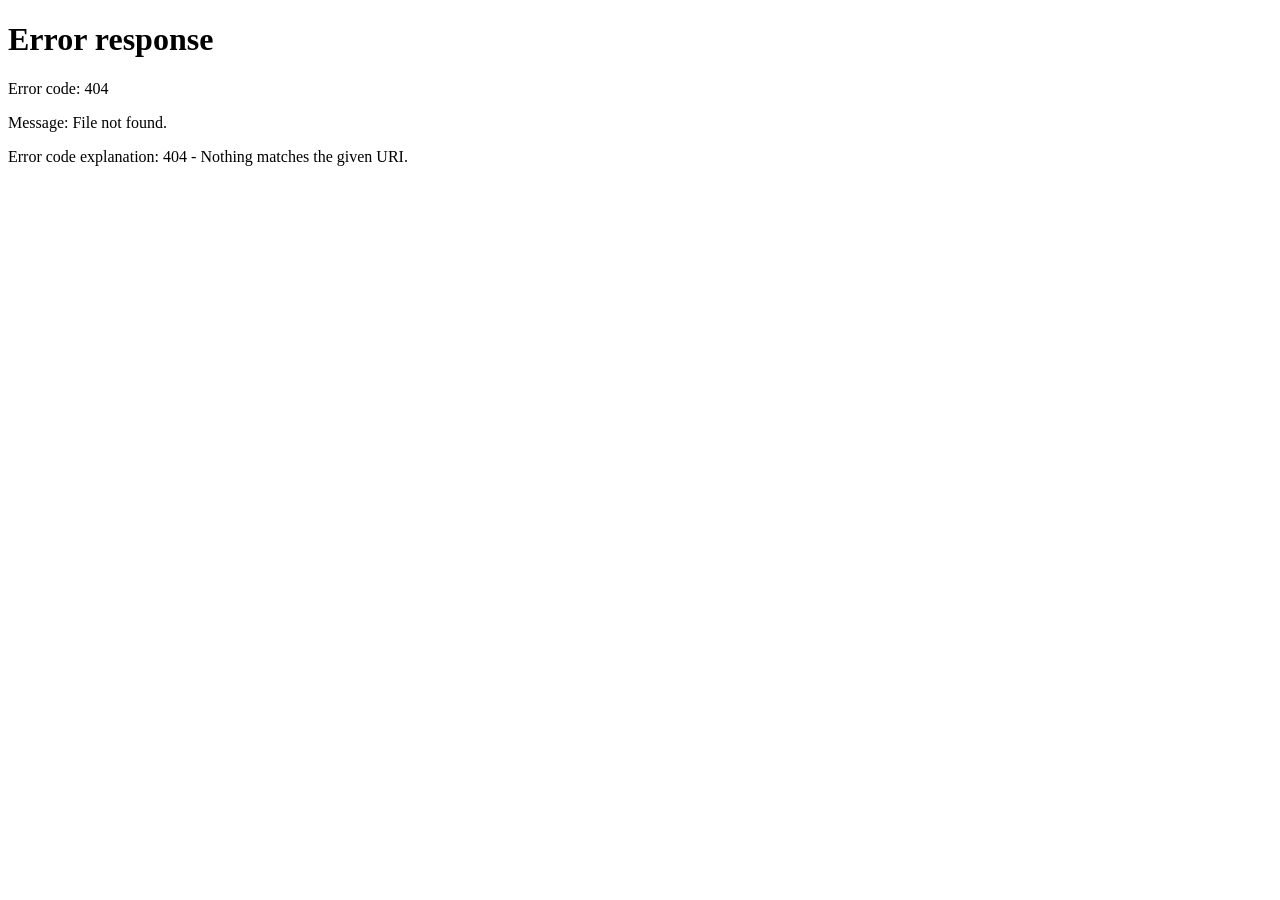
==== commit cc8c2c29: "Add files via upload" ====
--- a/web/index.html
+++ b/web/index.html
@@ -10,6 +10,39 @@
     <link rel="preconnect" href="https://fonts.gstatic.com" crossorigin>
     <link href="https://fonts.googleapis.com/css2?family=Prompt:wght@300;400;500;600;700&family=JetBrains+Mono:wght@400;600;700&display=swap" rel="stylesheet">
     <link rel="stylesheet" href="css/style.css">
+    <style>
+        .session-status-panel {
+            display: flex;
+            align-items: center;
+            gap: 12px;
+            margin-left: auto;
+            margin-right: 10px;
+        }
+
+        .user-badge {
+            display: inline-flex;
+            align-items: center;
+            gap: 8px;
+            padding: 10px 14px;
+            border-radius: 999px;
+            background: rgba(76, 201, 240, 0.12);
+            border: 1px solid rgba(76, 201, 240, 0.28);
+            color: #dff8ff;
+            font-size: 0.82rem;
+            font-weight: 700;
+            white-space: nowrap;
+        }
+
+        .logout-btn {
+            background: rgba(239, 68, 68, 0.12);
+            border: 1px solid rgba(239, 68, 68, 0.28);
+            color: #fecaca;
+            border-radius: 999px;
+            padding: 10px 16px;
+            cursor: pointer;
+            font-weight: 700;
+        }
+    </style>
 </head>
 <body class="dark-theme">
     <!-- Main App Container -->
@@ -92,6 +125,9 @@
             <button class="tab-btn" onclick="switchTab('tickets-history')">
                 <svg width="18" height="18" viewBox="0 0 24 24" fill="none" stroke="currentColor" stroke-width="2"><path d="M14 2H6a2 2 0 0 0-2 2v16a2 2 0 0 0 2 2h12a2 2 0 0 0 2-2V8z"/><polyline points="14 2 14 8 20 8"/><line x1="16" y1="13" x2="8" y2="13"/><line x1="16" y1="17" x2="8" y2="17"/></svg>
                 <span>ประวัติตั๋ว & บัญชี (Ledger)</span>
+            </button>
+            <button class="tab-btn" onclick="switchTab('dashboard')">
+                <span>Dashboard รายได้</span>
             </button>
             <button class="tab-btn highlight-tab" onclick="switchTab('oop-docs')">
                 <svg width="18" height="18" viewBox="0 0 24 24" fill="none" stroke="currentColor" stroke-width="2"><polygon points="12 2 2 7 12 12 22 7 12 12 22 7 12 2"/><polyline points="2 17 12 22 22 17"/><polyline points="2 12 12 17 22 12"/></svg>
@@ -332,7 +368,7 @@
                         <div class="search-ticket-bar">
                             <input type="text" id="exitSearchQuery" class="form-input" placeholder="พิมพ์เลขที่ตั๋ว เช่น TKT-... หรือ ป้ายทะเบียน">
                             <button class="btn-primary" onclick="searchTicketForExit()">ค้นหา / สแกนตั๋ว</button>
-                            <button class="btn-danger-ghost" onclick="handleLostTicket()" title="กรณีทำบัตรหาย คิดค่าปรับ 300฿">ตั๋วหาย</button>
+                            <button class="btn-danger-ghost" onclick="handleLostTicket()" title="กรณีทำบัตรหาย คิดค่าจอดตามเวลาจริง + ค่าปรับ 300฿">ตั๋วหาย</button>
                         </div>
 
                         <!-- Active Vehicles Quick Pick -->
@@ -386,6 +422,12 @@
                                     <div class="fee-hero-desc" id="feeRateDesc">ชม. แรก 20 บาท | ชม. ถัดไป 30 บาท</div>
                                 </div>
                                 <div class="fee-hero-number" id="feeAmountHero">฿0.00</div>
+                            </div>
+
+                            <div id="lostTicketBreakdown" class="lost-ticket-breakdown" style="display: none;">
+                                <div><span>ค่าจอดตามเวลาจริง</span><strong id="parkingFeeAmount">฿0.00</strong></div>
+                                <div><span>ค่าปรับตั๋วหาย</span><strong id="lostTicketPenaltyAmount">฿300.00</strong></div>
+                                <div class="breakdown-total"><span>รวมยอดชำระ</span><strong id="lostTicketTotalAmount">฿0.00</strong></div>
                             </div>
 
                             <!-- Payment Method Tabs -->
@@ -529,6 +571,64 @@
                 </div>
             </section>
 
+            <section id="tab-dashboard" class="tab-content">
+                <div class="card glass-card">
+                    <div class="card-header">
+                        <div>
+                            <h2>Dashboard รายได้และการใช้พื้นที่</h2>
+                            <p class="text-muted">สรุปจากรายการชำระเงินจริงและสถานะช่องจอดปัจจุบัน</p>
+                        </div>
+                        <button class="btn-secondary" onclick="loadDailyDashboard()">รีเฟรช</button>
+                    </div>
+                    <div class="dashboard-date-row">
+                        <label for="dashboardDate">วันที่</label>
+                        <input id="dashboardDate" type="date">
+                    </div>
+                    <div class="ai-metrics-grid">
+                        <div class="ai-metric-card"><div class="ai-metric-icon">฿</div><div class="ai-metric-meta"><span class="ai-metric-label">รายได้ประจำวัน</span><strong class="ai-metric-val" id="dailyRevenue">฿0.00</strong></div></div>
+                        <div class="ai-metric-card"><div class="ai-metric-icon">%</div><div class="ai-metric-meta"><span class="ai-metric-label">อัตราการใช้พื้นที่</span><strong class="ai-metric-val" id="dailyOccupancy">0%</strong></div></div>
+                        <div class="ai-metric-card"><div class="ai-metric-icon">R</div><div class="ai-metric-meta"><span class="ai-metric-label">การจองวันนี้</span><strong class="ai-metric-val" id="dailyReservations">0</strong></div></div>
+                        <div class="ai-metric-card"><div class="ai-metric-icon">M</div><div class="ai-metric-meta"><span class="ai-metric-label">สมาชิกที่ใช้งาน</span><strong class="ai-metric-val" id="dailyMembers">0</strong></div></div>
+                    </div>
+                    <div class="dashboard-forms">
+                        <form onsubmit="createReservation(event)">
+                            <h3>จองล่วงหน้า</h3>
+                            <input id="reservationPlate" required placeholder="ทะเบียนรถ">
+                            <select id="reservationType"><option value="CAR">รถยนต์</option><option value="ELECTRIC_VEHICLE">EV</option><option value="MOTORCYCLE">มอเตอร์ไซค์</option><option value="TRUCK">รถบรรทุก</option></select>
+                            <input id="reservationStart" required type="datetime-local">
+                            <input id="reservationEnd" required type="datetime-local">
+                            <label><input id="reservationCharging" type="checkbox"> ต้องการจุดชาร์จ EV</label>
+                            <button class="btn-primary" type="submit">สร้างการจอง</button>
+                        </form>
+                        <form onsubmit="createMembership(event)">
+                            <h3>บัตรสมาชิก</h3>
+                            <input id="memberId" required placeholder="รหัสสมาชิก">
+                            <input id="memberName" required placeholder="ชื่อสมาชิก">
+                            <input id="memberPlate" required placeholder="ทะเบียนรถ">
+                            <select id="memberType" required>
+                                <option value="STANDARD_MEMBER">STANDARD_MEMBER - จัดช่องอัตโนมัติ</option>
+                                <option value="VIP_MEMBER">VIP_MEMBER - โซน VIP ก่อน</option>
+                                <option value="EV_MEMBER">EV_MEMBER - ช่องชาร์จเมื่อจำเป็น</option>
+                            </select>
+                            <input id="memberFrom" required type="date">
+                            <input id="memberUntil" required type="date">
+                            <button class="btn-primary" type="submit">บันทึกสมาชิก</button>
+                        </form>
+                    </div>
+                    <div class="dashboard-lists">
+                        <div>
+                            <h3>การจองล่าสุด</h3>
+                            <div id="reservationsList" class="feature-list"><span class="text-muted">ยังไม่มีข้อมูล</span></div>
+                        </div>
+                        <div>
+                            <h3>สมาชิกที่ลงทะเบียน</h3>
+                            <div id="membershipsList" class="feature-list"><span class="text-muted">ยังไม่มีข้อมูล</span></div>
+                        </div>
+                    </div>
+                    <p id="dashboardMessage" class="text-muted"></p>
+                </div>
+            </section>
+
             <!-- TAB 5: OOP Architecture & SOLID Explorer -->
             <section id="tab-oop-docs" class="tab-content">
                 <div class="oop-docs-container">
@@ -826,6 +926,10 @@
                     <span>เวลาเข้าจอด:</span>
                     <span id="modalEntryTime" class="mono">2026-09-09 10:00:00</span>
                 </div>
+                <div class="ticket-row" id="modalMemberRow" style="display: none;">
+                    <span>สถานะสมาชิก:</span>
+                    <strong id="modalMemberStatus" class="text-success">ยืนยันสมาชิกแล้ว</strong>
+                </div>
                 
                 <div class="ticket-divider-dash"></div>
                 <div class="ticket-rate-box">
@@ -839,7 +943,7 @@
                 </div>
                 <div class="ticket-footer-text">
                     * โปรดเก็บตั๋วนี้ไว้เพื่อใช้ชำระเงินที่จุดตรวจทางออก *<br>
-                    กรณีตั๋วสูญหายมีค่าปรับ 300 บาท
+                    กรณีตั๋วสูญหาย: ค่าจอดตามเวลาจริง + ค่าปรับ 300 บาท
                 </div>
             </div>
             <div class="modal-actions">
--- a/web/css/style.css
+++ b/web/css/style.css
@@ -318,6 +318,77 @@
     display: block;
 }
 
+.dashboard-date-row, .dashboard-forms {
+    display: flex;
+    gap: 0.75rem;
+    align-items: center;
+    flex-wrap: wrap;
+    margin-bottom: 1.25rem;
+}
+
+.dashboard-forms form {
+    flex: 1 1 320px;
+    display: grid;
+    gap: 0.65rem;
+    padding: 1rem;
+    border: 1px solid var(--border-color);
+    border-radius: var(--radius-md);
+}
+
+.lost-ticket-breakdown {
+    gap: 0.55rem;
+    margin: 1rem 0;
+    padding: 0.9rem 1rem;
+    border: 1px solid rgba(245, 158, 11, 0.35);
+    border-radius: var(--radius-md);
+    background: rgba(245, 158, 11, 0.08);
+}
+
+.lost-ticket-breakdown > div {
+    display: flex;
+    justify-content: space-between;
+    gap: 1rem;
+}
+
+.lost-ticket-breakdown .breakdown-total {
+    padding-top: 0.55rem;
+    border-top: 1px solid rgba(245, 158, 11, 0.3);
+    color: var(--text-highlight);
+}
+
+.dashboard-lists {
+    display: grid;
+    grid-template-columns: repeat(2, minmax(0, 1fr));
+    gap: 1rem;
+    margin-top: 1rem;
+}
+
+.feature-list {
+    display: grid;
+    gap: 0.5rem;
+}
+
+.feature-list-item {
+    display: grid;
+    grid-template-columns: 1fr auto;
+    gap: 0.2rem 0.75rem;
+    padding: 0.7rem 0.85rem;
+    border: 1px solid var(--border-color);
+    border-radius: var(--radius-sm);
+    background: rgba(255, 255, 255, 0.03);
+}
+
+.feature-list-item span,
+.feature-list-item em {
+    color: var(--text-muted);
+    font-size: 0.82rem;
+    font-style: normal;
+}
+
+@media (max-width: 760px) {
+    .dashboard-lists { grid-template-columns: 1fr; }
+}
+
 @keyframes fadeIn {
     from { opacity: 0; transform: translateY(6px); }
     to { opacity: 1; transform: translateY(0); }
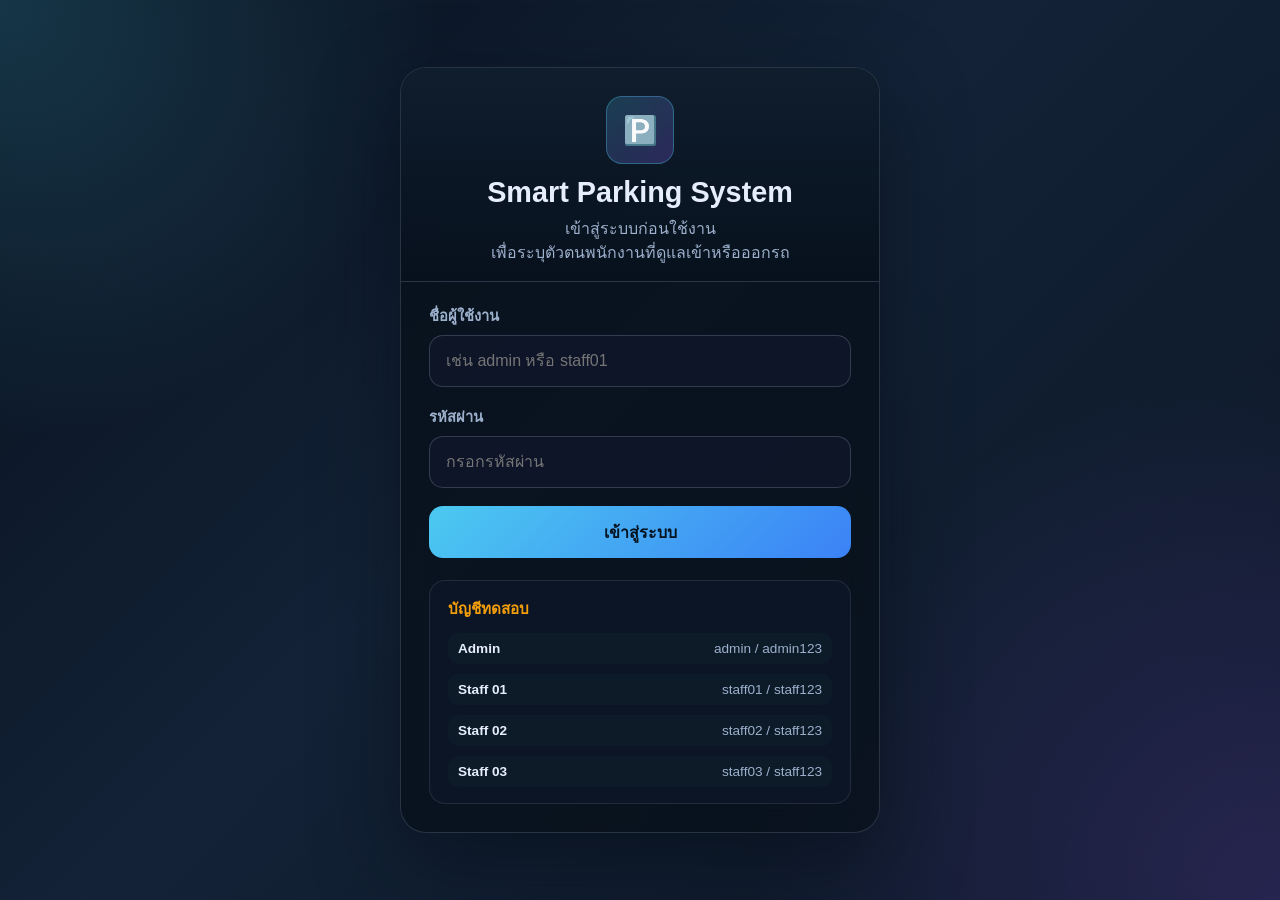
==== commit 5c3b5ea4: "feat: add persistent three-month vehicle history" ====
--- a/web/index.html
+++ b/web/index.html
@@ -125,6 +125,10 @@
             <button class="tab-btn" onclick="switchTab('tickets-history')">
                 <svg width="18" height="18" viewBox="0 0 24 24" fill="none" stroke="currentColor" stroke-width="2"><path d="M14 2H6a2 2 0 0 0-2 2v16a2 2 0 0 0 2 2h12a2 2 0 0 0 2-2V8z"/><polyline points="14 2 14 8 20 8"/><line x1="16" y1="13" x2="8" y2="13"/><line x1="16" y1="17" x2="8" y2="17"/></svg>
                 <span>ประวัติตั๋ว & บัญชี (Ledger)</span>
+            </button>
+            <button class="tab-btn" onclick="switchTab('vehicle-history')">
+                <svg width="18" height="18" viewBox="0 0 24 24" fill="none" stroke="currentColor" stroke-width="2"><path d="M3 12a9 9 0 1 0 3-6.7"/><path d="M3 3v6h6"/><path d="M12 7v5l3 2"/></svg>
+                <span>ประวัติรถเข้าออก 3 เดือน</span>
             </button>
             <button class="tab-btn" onclick="switchTab('dashboard')">
                 <span>Dashboard รายได้</span>
@@ -571,6 +575,41 @@
                 </div>
             </section>
 
+            <!-- ประวัติรถเข้าออกที่บันทึกถาวรย้อนหลัง 3 เดือน -->
+            <section id="tab-vehicle-history" class="tab-content">
+                <div class="card glass-card">
+                    <div class="card-header">
+                        <div>
+                            <h2>ประวัติรถเข้าออกย้อนหลัง</h2>
+                            <p class="text-muted">เก็บข้อมูลถาวร 3 เดือน และลบรายการเก่ากว่าอายุจัดเก็บอัตโนมัติ</p>
+                        </div>
+                        <button class="btn-secondary" onclick="loadParkingHistory()">รีเฟรชข้อมูล</button>
+                    </div>
+
+                    <div class="history-filter-bar">
+                        <label>ตั้งแต่วันที่ <input id="historyFrom" type="date"></label>
+                        <label>ถึงวันที่ <input id="historyTo" type="date"></label>
+                        <label>ทะเบียนรถ <input id="historyPlate" placeholder="ค้นหาทะเบียน"></label>
+                        <button class="btn-primary" type="button" onclick="loadParkingHistory()">ค้นหา</button>
+                    </div>
+
+                    <div class="ai-metrics-grid">
+                        <div class="ai-metric-card"><div class="ai-metric-icon">IN</div><div class="ai-metric-meta"><span class="ai-metric-label">รถเข้าทั้งหมด</span><strong class="ai-metric-val" id="historyEnteredCount">0</strong></div></div>
+                        <div class="ai-metric-card"><div class="ai-metric-icon">OUT</div><div class="ai-metric-meta"><span class="ai-metric-label">รถออกทั้งหมด</span><strong class="ai-metric-val" id="historyExitedCount">0</strong></div></div>
+                        <div class="ai-metric-card"><div class="ai-metric-icon">P</div><div class="ai-metric-meta"><span class="ai-metric-label">ยังอยู่ในลาน</span><strong class="ai-metric-val" id="historyParkedCount">0</strong></div></div>
+                        <div class="ai-metric-card"><div class="ai-metric-icon">฿</div><div class="ai-metric-meta"><span class="ai-metric-label">รายได้ตามช่วงค้นหา</span><strong class="ai-metric-val" id="historyRevenue">฿0.00</strong></div></div>
+                    </div>
+
+                    <p id="historyRetentionMessage" class="text-muted"></p>
+                    <div class="table-responsive">
+                        <table class="data-table">
+                            <thead><tr><th>Ticket ID</th><th>ทะเบียน</th><th>ประเภทรถ</th><th>ชั้น / ช่อง</th><th>เวลาเข้า</th><th>เวลาออก</th><th>สถานะ</th><th>ค่าบริการ</th></tr></thead>
+                            <tbody id="vehicleHistoryTableBody"><tr><td colspan="8" class="text-muted" style="text-align:center;">กำลังโหลดข้อมูล...</td></tr></tbody>
+                        </table>
+                    </div>
+                </div>
+            </section>
+
             <section id="tab-dashboard" class="tab-content">
                 <div class="card glass-card">
                     <div class="card-header">
--- a/web/css/style.css
+++ b/web/css/style.css
@@ -326,6 +326,38 @@
     margin-bottom: 1.25rem;
 }
 
+.history-filter-bar {
+    display: grid;
+    grid-template-columns: repeat(3, minmax(160px, 1fr)) auto;
+    gap: 12px;
+    align-items: end;
+    margin: 18px 0;
+}
+
+.history-filter-bar label {
+    display: flex;
+    flex-direction: column;
+    gap: 6px;
+    color: var(--text-muted);
+    font-size: 0.86rem;
+}
+
+.history-filter-bar input {
+    width: 100%;
+}
+
+@media (max-width: 900px) {
+    .history-filter-bar {
+        grid-template-columns: 1fr 1fr;
+    }
+}
+
+@media (max-width: 560px) {
+    .history-filter-bar {
+        grid-template-columns: 1fr;
+    }
+}
+
 .dashboard-forms form {
     flex: 1 1 320px;
     display: grid;
@@ -2300,4 +2332,3 @@
     padding: 0.5rem 0.75rem;
     font-size: 0.85rem;
 }
-
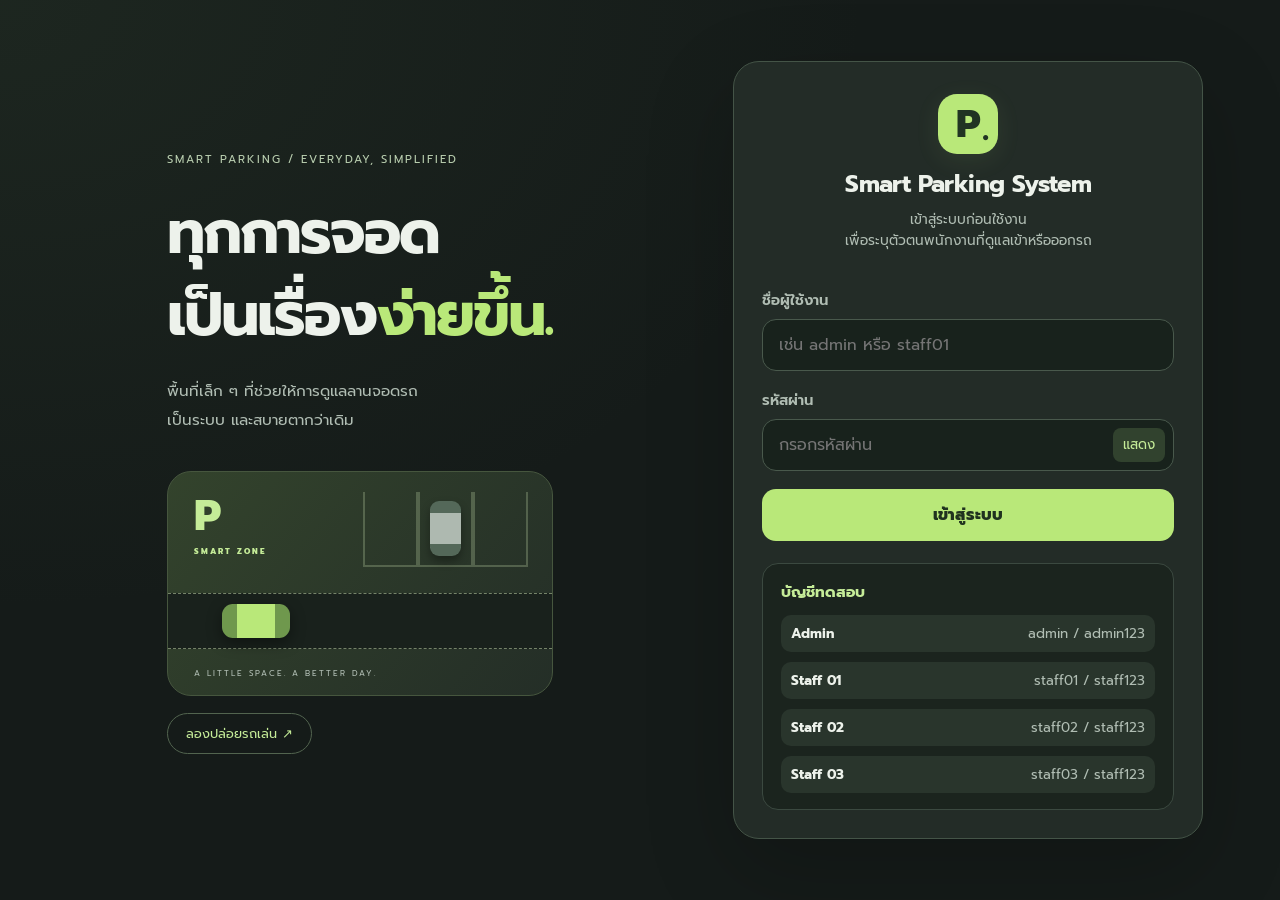
==== commit 2b64ae0a: "Refresh login and dashboard with green graphite theme and playful accessible effects" ====
--- a/web/index.html
+++ b/web/index.html
@@ -43,6 +43,8 @@
             font-weight: 700;
         }
     </style>
+    <link rel="stylesheet" href="css/green-theme.css">
+    <script src="js/ui-effects.js" defer></script>
 </head>
 <body class="dark-theme">
     <!-- Main App Container -->
--- a/web/css/green-theme.css
+++ b/web/css/green-theme.css
@@ -0,0 +1,100 @@
+/* Shared green / graphite visual layer. Semantic warning and error colors remain intact. */
+@import url('https://fonts.googleapis.com/css2?family=Prompt:wght@400;500;600;700;800&display=swap');
+:root {
+    color-scheme: dark;
+    --bg-primary: #151b19; --bg-secondary: #202824;
+    --bg-card: rgba(35, 44, 39, .94); --bg-card-hover: #2b3830;
+    --border-color: #3b4940; --border-focus: #b9e879;
+    --text-main: #edf2eb; --text-muted: #b0bdb3; --text-highlight: #c5ec98;
+    --accent-primary: #a8d878; --accent-primary-hover: #c3ed98; --accent-glow: #a8d87826;
+    --color-available: #99da9c;
+    --bg: #151b19; --panel: #232c27; --panel-strong: #2b3830;
+    --border: #3b4940; --primary: #b9e879; --accent: #8aba91;
+    --text: #edf2eb; --muted: #b0bdb3;
+}
+body, body.dark-theme {
+    background: radial-gradient(ellipse at 0 0, #48634528, transparent 48%), #151b19;
+    color: var(--text-main); font-family: 'Prompt', sans-serif;
+}
+button, input, select { font-family: inherit; }
+button:focus-visible, a:focus-visible { outline: 2px solid #c5ec98; outline-offset: 4px; }
+.top-nav { background: #232c27; border-color: #3b4940; box-shadow: 0 12px 40px #0002; }
+.brand-icon, .brand-mark { background: #b9e879; color: #213423; border: none; box-shadow: 0 6px 24px #a8d87818; }
+.brand-icon svg { stroke: #213423; }
+.brand-title { background: none; -webkit-text-fill-color: #edf2eb; color: #edf2eb; }
+.brand-subtitle { color: #aab9ae; }
+.card { border-color: #3b4940; box-shadow: 0 8px 28px #0002; transition: border-color .2s, box-shadow .2s; }
+.card:hover { border-color: #59705d; box-shadow: 0 12px 32px #0003; }
+.main-tabs { background: #1d2520; border: 1px solid #354238; padding: 7px; border-radius: 17px; gap: 5px; }
+.tab-btn { border-radius: 11px; }
+.tab-btn.active, .floor-btn.active { background: #b9e879; color: #20321f; border-color: #b9e879; box-shadow: 0 3px 14px #b9e87918; }
+.tab-btn.highlight-tab:not(.active) { color: #c5ec98; background: #334631; border-color: #506749; }
+.tab-btn:hover:not(.active), .floor-btn:hover:not(.active) { background: #354438; color: #e7f4df; }
+.display-board-banner { background: linear-gradient(110deg, #2d402e, #222c26); border-color: #526b4c; }
+.board-badge, .clock-badge { background: #b9e8791a; color: #c5ec98; border-color: #819d60; }
+.metric-pill, .clock-controller { background: #1a221d; border-color: #3b4940; }
+.metric-pill.revenue strong, .card-title-icon, .clock-time { color: #c5ec98; }
+.user-badge { background: #b9e87918; color: #c5ec98; border-color: #708b58; }
+.btn-primary { background: #b9e879; color: #20321f; border-color: #b9e879; box-shadow: 0 4px 16px #b9e87915; }
+.btn-primary:hover { background: #c8eea1; color: #20321f; }
+.slot-card { transition: transform .2s, box-shadow .2s, border-color .2s; }
+.slot-card:hover { transform: translateY(-4px); box-shadow: 0 10px 22px #0004; }
+.slot-card.available { background: linear-gradient(145deg, #304631, #25352b); border-color: #6b986a; }
+.floating-ai-launcher { background: #b9e879; color: #213423; border-color: #d9f6b7; box-shadow: 0 8px 28px #0005; }
+.floating-copilot-window, .copilot-window-header, .chat-bubble.ai, .xai-card { background: #232e27; border-color: #52644f; }
+.copilot-model-tag, .xai-badge, .chip-prompt { color: #c5ec98; background: #b9e87914; border-color: #52644f; }
+.chat-bubble.user, .ai-exec-summary-box, .dynamic-price-box { background: #334932; border-color: #6d8958; }
+.f-bar-pill { background: linear-gradient(to top, #5d8c68, #b9e879); }
+.type-card.active, .rate-preview-box, .strategy-badge { background: #b9e87912; border-color: #6d8958; }
+.rate-desc { color: #cbdcbd; }
+.ai-hero-card { background: linear-gradient(130deg, #334631, #232c27); border-color: #526b4c; }
+.ai-metric-card { background: #232e27; }
+.ai-hero-badge { color: #c5ec98; }
+.form-input { background: #19221c; }
+.parking-login { padding: 48px 6vw; grid-template-columns: minmax(0, 1fr) minmax(360px, 470px); gap: clamp(32px, 7vw, 110px); max-width: 1500px; margin: auto; }
+.parking-login .login-shell { width: 100%; background: #232c27; border: 1px solid #445447; box-shadow: 0 30px 90px #0003; }
+.parking-login .login-header { background: transparent; border-bottom: 0; padding-top: 32px; }
+.parking-login .brand-mark { font-size: 38px; font-weight: 800; position: relative; width: 60px; height: 60px; border-radius: 19px; }
+.brand-mark span { font-size: 12px; position: absolute; right: 9px; bottom: 8px; }
+.parking-login h1 { font-size: 1.5rem; letter-spacing: -.6px; }
+.parking-login .subtitle { font-size: .85rem; }
+.parking-login input { background: #18221c; border-color: #49594c; }
+.parking-login input:focus { border-color: #b9e879; box-shadow: 0 0 0 4px #b9e87915; }
+.parking-login .primary-btn { background: #b9e879; color: #20321f; }
+.parking-login .demo-box { background: #1b241e; border-color: #3b4940; }
+.parking-login .demo-box h3 { color: #c5ec98; }
+.parking-login .account-item { background: #29352c; }
+.password-wrap { position: relative; }
+.password-wrap input { padding-right: 75px; }
+.password-toggle { position: absolute; right: 9px; top: 9px; min-height: 34px; border: 0; border-radius: 8px; padding: 0 10px; color: #c5ec98; background: #31422e; cursor: pointer; }
+.eyebrow { font-size: .7rem; letter-spacing: 2px; color: #b9ceaf; }
+.welcome-scene h2 { font-size: clamp(38px, 4.7vw, 68px); line-height: 1.35; letter-spacing: -2px; margin: 22px 0; }
+.welcome-scene h2 span { color: #b9e879; }
+.welcome-scene p { color: #b0bdb3; line-height: 1.9; font-size: .95rem; }
+.mini-parking { position: relative; height: 225px; margin-top: 36px; border: 1px solid #46563e; border-radius: 24px; overflow: hidden; background: linear-gradient(130deg, #33432c, #242e27); }
+.parking-sign { position: absolute; left: 26px; top: 23px; font: 800 42px/1 'Prompt', sans-serif; color: #c5ec98; }
+.parking-sign span { display: block; font-size: 8px; letter-spacing: 2px; margin-top: 10px; }
+.parking-bays { position: absolute; right: 24px; top: 20px; display: flex; }
+.parking-bays i { width: 55px; height: 75px; border: 2px solid #a9bc9255; border-top: 0; position: relative; }
+.parked::after { content: ''; position: absolute; inset: 9px 10px; border-radius: 9px; background: #aeb9b0; border-top: 12px solid #546859; border-bottom: 12px solid #546859; box-shadow: 0 5px 10px #0005; }
+.mini-road { position: absolute; left: 0; right: 0; bottom: 46px; height: 56px; background: #19211c; border-top: 1px dashed #758369; border-bottom: 1px dashed #758369; }
+.mini-car { position: absolute; left: 14%; top: 10px; width: 68px; height: 34px; background: #b9e879; border-radius: 11px; border-left: 15px solid #6f984d; border-right: 15px solid #6f984d; box-shadow: 0 5px 15px #0006; }
+.scene-caption { position: absolute; bottom: 16px; left: 26px; font-size: 8px; letter-spacing: 2px; color: #b0bdb3; }
+.scene-drive { margin-top: 17px; background: transparent; color: #c5ec98; border: 1px solid #52644f; border-radius: 30px; padding: 10px 18px; cursor: pointer; font-size: .8rem; }
+.scene-drive:hover { background: #b9e87915; }
+.driving .mini-car { animation: take-a-drive 1.5s ease-in-out; }
+@keyframes take-a-drive { 0% { left: 14%; } 48% { left: 110%; opacity: 1; } 49% { opacity: 0; } 50% { left: -80px; opacity: 0; } 51% { opacity: 1; } 100% { left: 14%; } }
+@media (max-width: 900px) {
+    .parking-login { grid-template-columns: 1fr; padding: 32px 20px; gap: 28px; }
+    .welcome-scene { width: min(100%, 470px); }
+    .welcome-scene h2 { font-size: 36px; margin: 12px 0; }
+    .welcome-scene h2 br { display: none; }
+    .welcome-scene p, .mini-parking, .scene-drive { display: none; }
+    .parking-login .login-shell { max-width: 470px; }
+    .eyebrow { font-size: .6rem; letter-spacing: 1px; }
+}
+@media (prefers-reduced-motion: reduce) {
+    *, *::before, *::after { animation: none !important; transition: none !important; scroll-behavior: auto !important; }
+    .slot-card:hover { transform: none; }
+    .driving .mini-car { left: 65%; }
+}
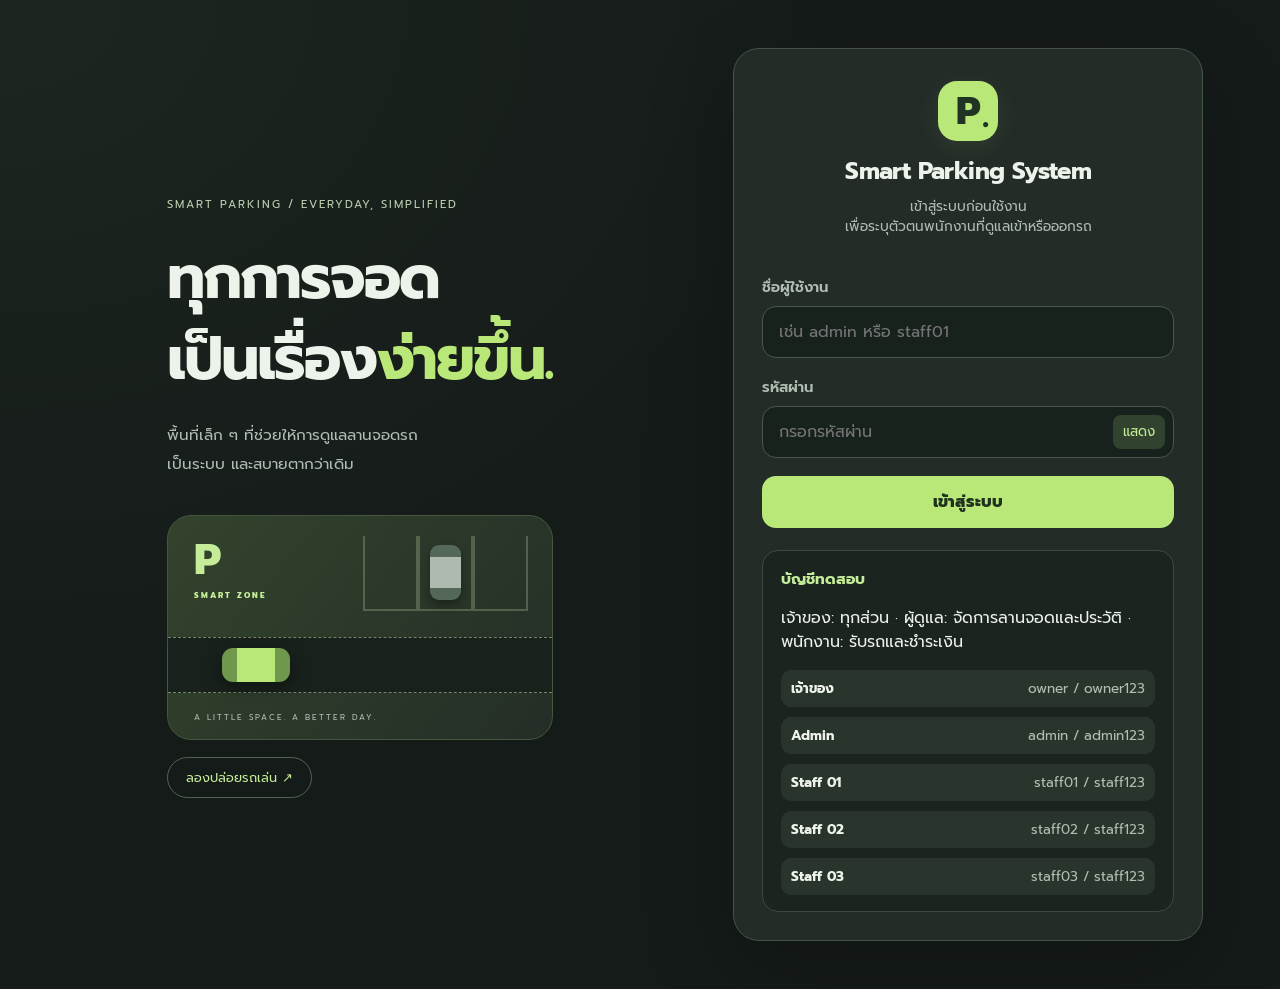
==== commit 03094d03: "Add owner/admin/staff permissions with server authorization and HTTP regression tests" ====
--- a/web/index.html
+++ b/web/index.html
@@ -45,6 +45,8 @@
     </style>
     <link rel="stylesheet" href="css/green-theme.css">
     <script src="js/ui-effects.js" defer></script>
+    <script src="js/history-export.js" defer></script>
+    <script src="js/access-control.js" defer></script>
 </head>
 <body class="dark-theme">
     <!-- Main App Container -->
@@ -132,6 +134,8 @@
                 <svg width="18" height="18" viewBox="0 0 24 24" fill="none" stroke="currentColor" stroke-width="2"><path d="M3 12a9 9 0 1 0 3-6.7"/><path d="M3 3v6h6"/><path d="M12 7v5l3 2"/></svg>
                 <span>ประวัติรถเข้าออก 3 เดือน</span>
             </button>
+            <button class="tab-btn" onclick="switchTab('reservations')">จองล่วงหน้า</button>
+            <button class="tab-btn" onclick="switchTab('memberships')">บัตรสมาชิก</button>
             <button class="tab-btn" onclick="switchTab('dashboard')">
                 <span>Dashboard รายได้</span>
             </button>
@@ -593,6 +597,7 @@
                         <label>ถึงวันที่ <input id="historyTo" type="date"></label>
                         <label>ทะเบียนรถ <input id="historyPlate" placeholder="ค้นหาทะเบียน"></label>
                         <button class="btn-primary" type="button" onclick="loadParkingHistory()">ค้นหา</button>
+                        <button id="historyExportButton" class="btn-secondary" type="button" onclick="exportParkingHistory()" disabled>ดาวน์โหลด Excel (.xlsx)</button>
                     </div>
 
                     <div class="ai-metrics-grid">
@@ -603,6 +608,7 @@
                     </div>
 
                     <p id="historyRetentionMessage" class="text-muted"></p>
+                    <p id="historyExportMessage" class="text-muted" role="status">ค้นหาข้อมูลก่อนดาวน์โหลด Excel ตามผลลัพธ์ที่แสดง</p>
                     <div class="table-responsive">
                         <table class="data-table">
                             <thead><tr><th>Ticket ID</th><th>ทะเบียน</th><th>ประเภทรถ</th><th>ชั้น / ช่อง</th><th>เวลาเข้า</th><th>เวลาออก</th><th>สถานะ</th><th>ค่าบริการ</th></tr></thead>
@@ -631,43 +637,63 @@
                         <div class="ai-metric-card"><div class="ai-metric-icon">R</div><div class="ai-metric-meta"><span class="ai-metric-label">การจองวันนี้</span><strong class="ai-metric-val" id="dailyReservations">0</strong></div></div>
                         <div class="ai-metric-card"><div class="ai-metric-icon">M</div><div class="ai-metric-meta"><span class="ai-metric-label">สมาชิกที่ใช้งาน</span><strong class="ai-metric-val" id="dailyMembers">0</strong></div></div>
                     </div>
-                    <div class="dashboard-forms">
+                    <p id="dashboardMessage" class="text-muted" role="status"></p>
+                </div>
+            </section>
+            <section id="tab-reservations" class="tab-content">
+                <div class="feature-page-grid">
+                    <div class="card dashboard-forms feature-form">
                         <form onsubmit="createReservation(event)">
                             <h3>จองล่วงหน้า</h3>
+                            <label for="reservationPlate">ทะเบียนรถ</label>
                             <input id="reservationPlate" required placeholder="ทะเบียนรถ">
+                            <label for="reservationType">ประเภทรถ</label>
                             <select id="reservationType"><option value="CAR">รถยนต์</option><option value="ELECTRIC_VEHICLE">EV</option><option value="MOTORCYCLE">มอเตอร์ไซค์</option><option value="TRUCK">รถบรรทุก</option></select>
+                            <label for="reservationStart">วันและเวลาเริ่มจอด</label>
                             <input id="reservationStart" required type="datetime-local">
+                            <label for="reservationEnd">วันและเวลาสิ้นสุด</label>
                             <input id="reservationEnd" required type="datetime-local">
                             <label><input id="reservationCharging" type="checkbox"> ต้องการจุดชาร์จ EV</label>
                             <button class="btn-primary" type="submit">สร้างการจอง</button>
                         </form>
+                        <p id="reservationMessage" class="text-muted" role="status"></p>
+                    </div>
+                    <div class="card">
+                        <h3>การจองล่าสุด</h3>
+                        <div id="reservationsList" class="feature-list"><span class="text-muted">ยังไม่มีข้อมูล</span></div>
+                    </div>
+                </div>
+            </section>
+            <section id="tab-memberships" class="tab-content">
+                <div class="feature-page-grid">
+                    <div class="card dashboard-forms feature-form">
                         <form onsubmit="createMembership(event)">
                             <h3>บัตรสมาชิก</h3>
+                            <label for="memberId">รหัสสมาชิก</label>
                             <input id="memberId" required placeholder="รหัสสมาชิก">
+                            <label for="memberName">ชื่อสมาชิก</label>
                             <input id="memberName" required placeholder="ชื่อสมาชิก">
+                            <label for="memberPlate">ทะเบียนรถ</label>
                             <input id="memberPlate" required placeholder="ทะเบียนรถ">
+                            <label for="memberType">ประเภทสมาชิก</label>
                             <select id="memberType" required>
                                 <option value="STANDARD_MEMBER">STANDARD_MEMBER - จัดช่องอัตโนมัติ</option>
                                 <option value="VIP_MEMBER">VIP_MEMBER - โซน VIP ก่อน</option>
                                 <option value="EV_MEMBER">EV_MEMBER - ช่องชาร์จเมื่อจำเป็น</option>
                             </select>
+                            <label for="memberFrom">วันที่เริ่มสมาชิก</label>
                             <input id="memberFrom" required type="date">
+                            <label for="memberUntil">วันหมดอายุ</label>
                             <input id="memberUntil" required type="date">
                             <button class="btn-primary" type="submit">บันทึกสมาชิก</button>
                         </form>
-                    </div>
-                    <div class="dashboard-lists">
-                        <div>
-                            <h3>การจองล่าสุด</h3>
-                            <div id="reservationsList" class="feature-list"><span class="text-muted">ยังไม่มีข้อมูล</span></div>
-                        </div>
-                        <div>
+                        <p id="membershipMessage" class="text-muted" role="status"></p>
+                    </div>
+                        <div class="card">
                             <h3>สมาชิกที่ลงทะเบียน</h3>
                             <div id="membershipsList" class="feature-list"><span class="text-muted">ยังไม่มีข้อมูล</span></div>
                         </div>
                     </div>
-                    <p id="dashboardMessage" class="text-muted"></p>
-                </div>
             </section>
 
             <!-- TAB 5: OOP Architecture & SOLID Explorer -->
--- a/web/css/green-theme.css
+++ b/web/css/green-theme.css
@@ -12,6 +12,7 @@
     --border: #3b4940; --primary: #b9e879; --accent: #8aba91;
     --text: #edf2eb; --muted: #b0bdb3;
 }
+[hidden] { display: none !important; }
 body, body.dark-theme {
     background: radial-gradient(ellipse at 0 0, #48634528, transparent 48%), #151b19;
     color: var(--text-main); font-family: 'Prompt', sans-serif;
@@ -51,6 +52,14 @@
 .ai-metric-card { background: #232e27; }
 .ai-hero-badge { color: #c5ec98; }
 .form-input { background: #19221c; }
+.feature-page-grid { display: grid; grid-template-columns: minmax(0, 1fr) minmax(0, 1fr); gap: 20px; align-items: start; }
+.feature-page-grid > * { min-width: 0; }
+.dashboard-forms.feature-form { display: block; margin: 0; }
+.feature-form input:not([type="checkbox"]), .feature-form select, #dashboardDate { width: 100%; min-width: 0; min-height: 44px; padding: 10px 12px; border: 1px solid #52644f; border-radius: 10px; background: #19221c; color: #edf2eb; }
+.feature-form label { color: #cbdcbd; font-size: .85rem; }
+.feature-form input:focus-visible, .feature-form select:focus-visible { outline: 2px solid #b9e879; outline-offset: 2px; }
+#dashboardDate { width: auto; }
+@media (max-width: 760px) { .feature-page-grid { grid-template-columns: 1fr; } }
 .parking-login { padding: 48px 6vw; grid-template-columns: minmax(0, 1fr) minmax(360px, 470px); gap: clamp(32px, 7vw, 110px); max-width: 1500px; margin: auto; }
 .parking-login .login-shell { width: 100%; background: #232c27; border: 1px solid #445447; box-shadow: 0 30px 90px #0003; }
 .parking-login .login-header { background: transparent; border-bottom: 0; padding-top: 32px; }
